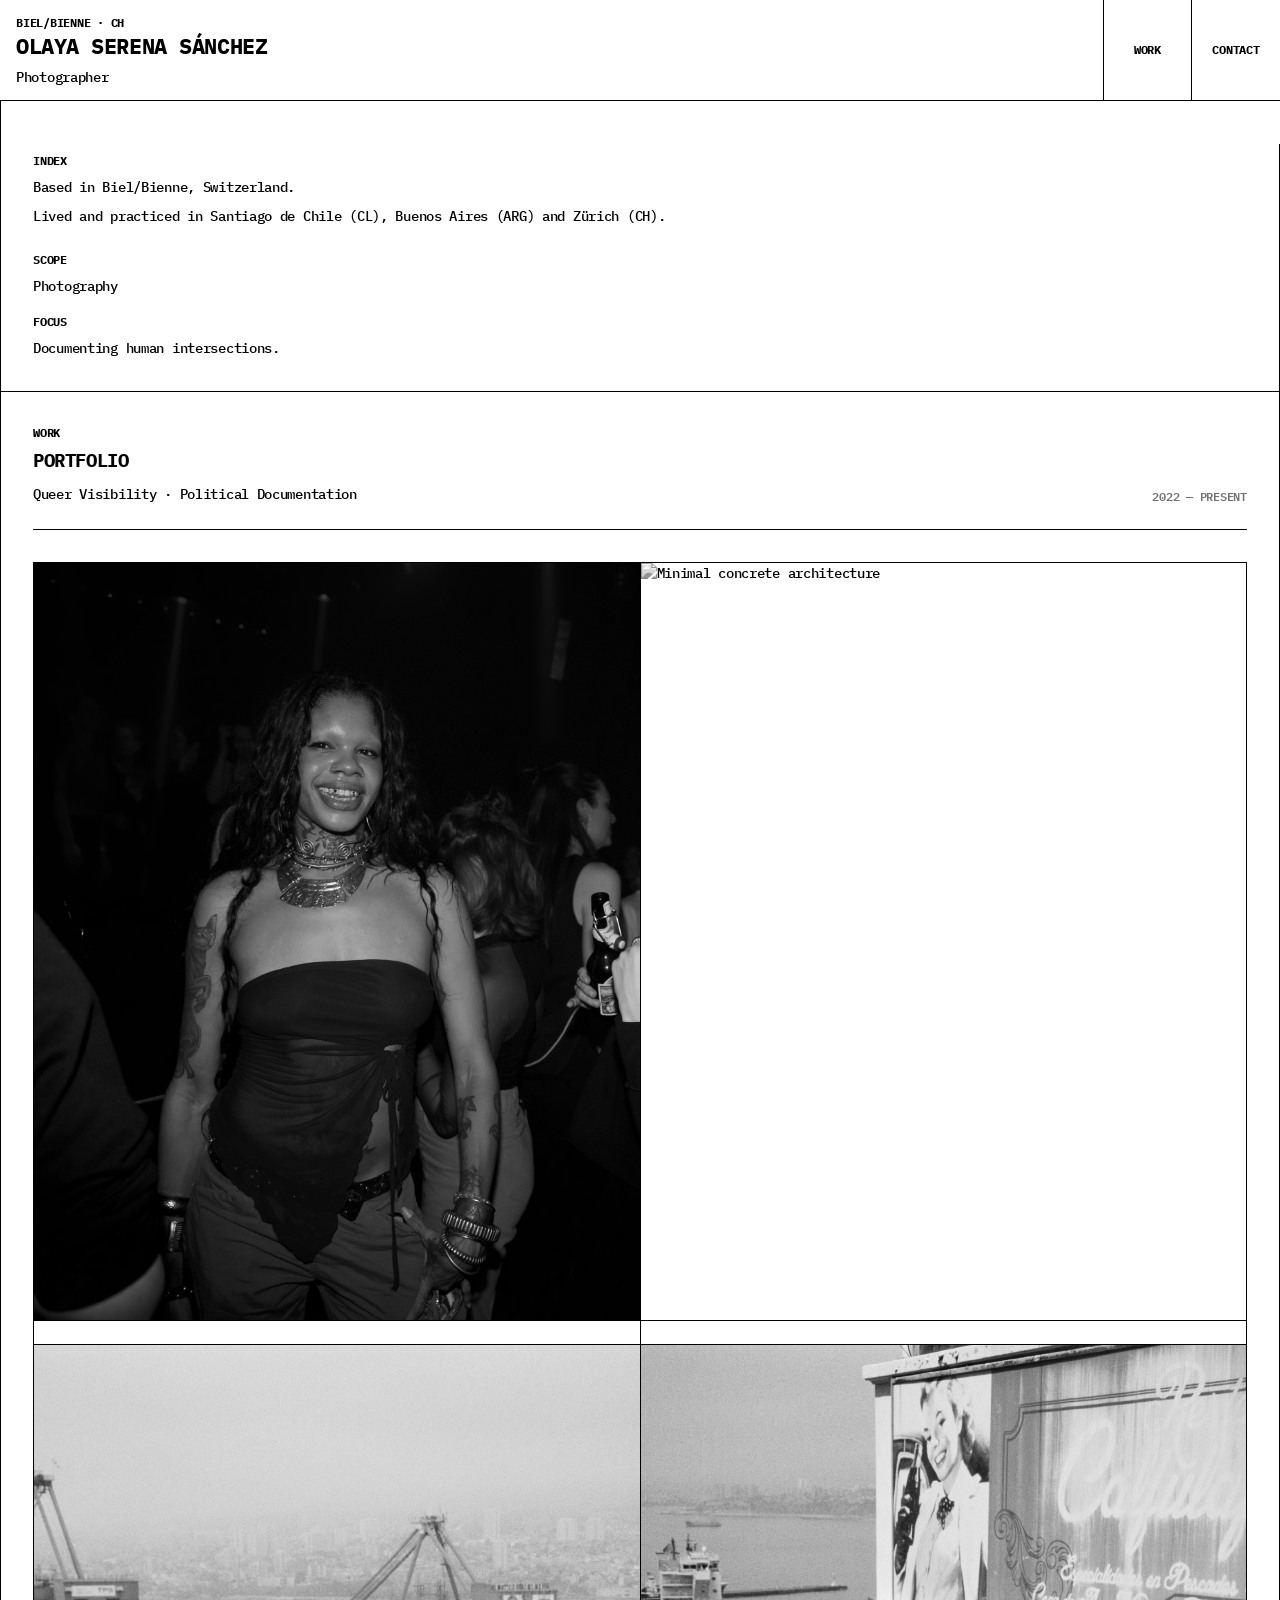
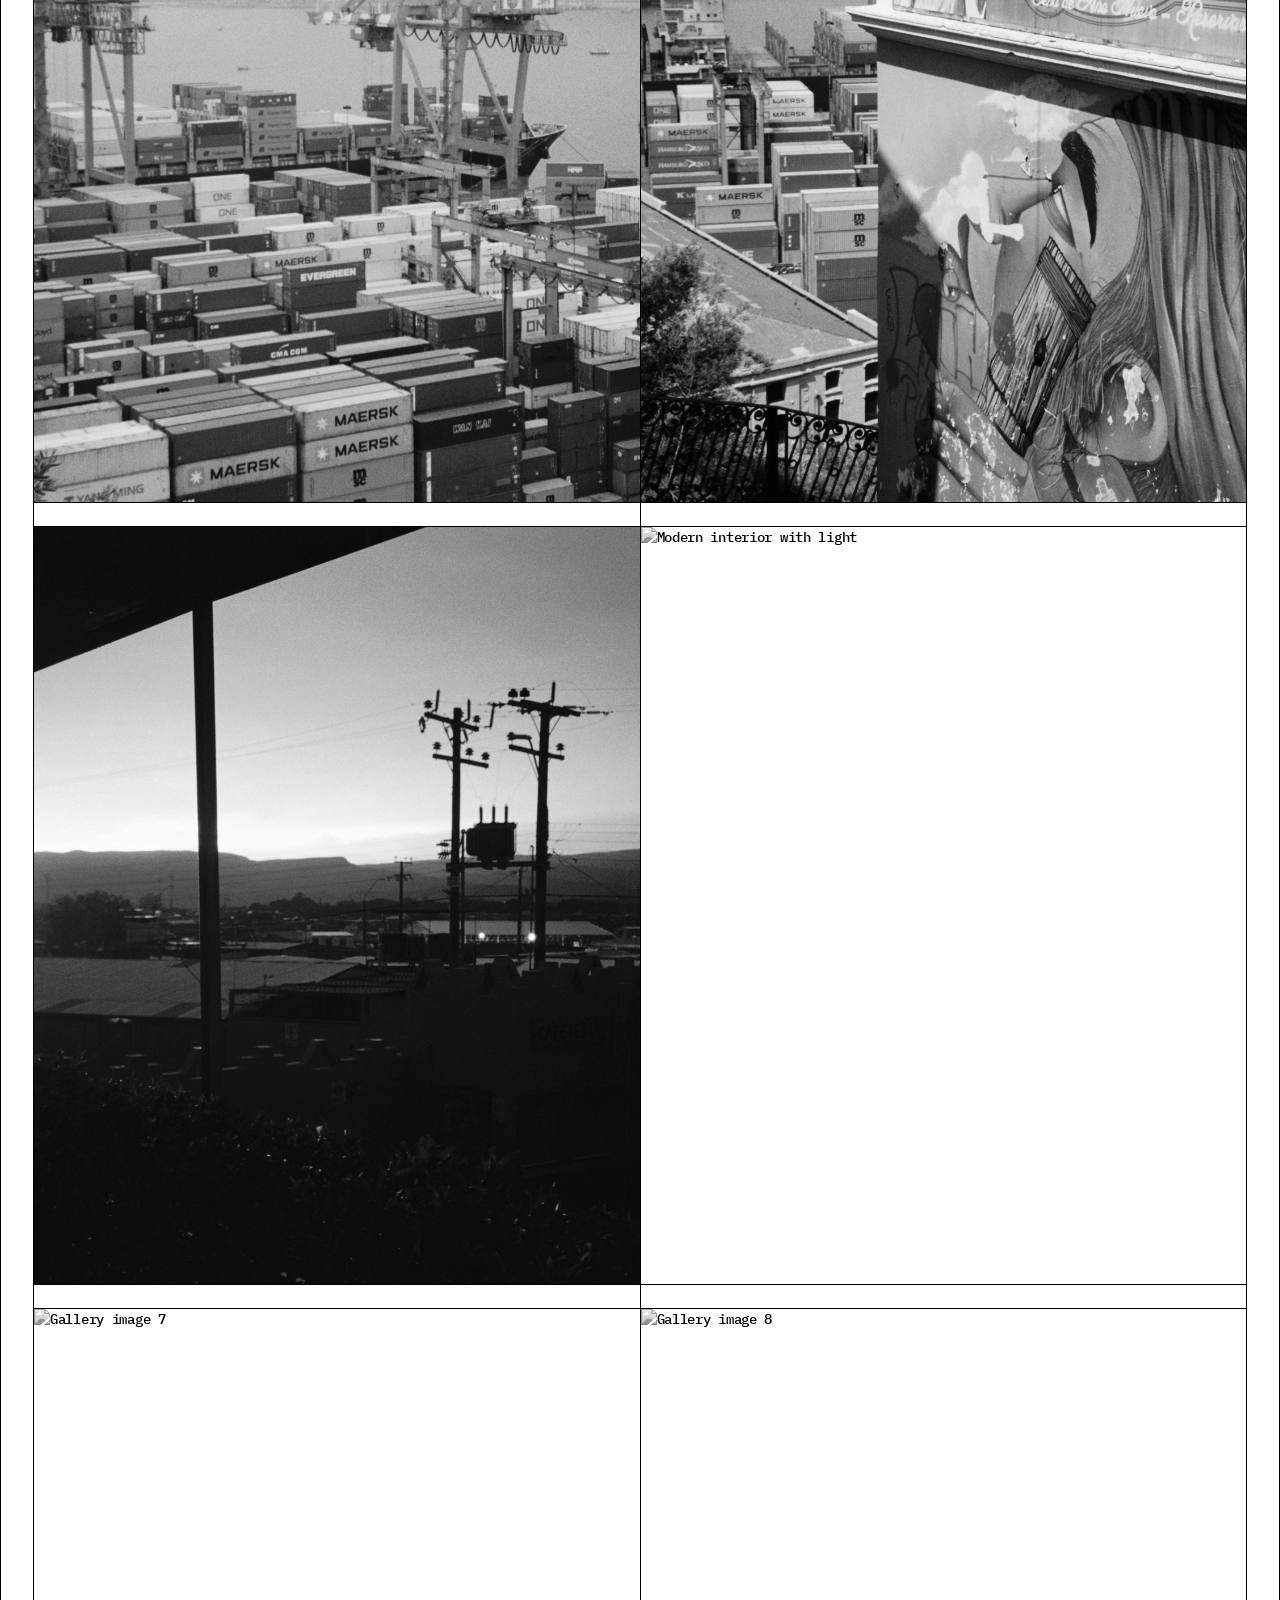
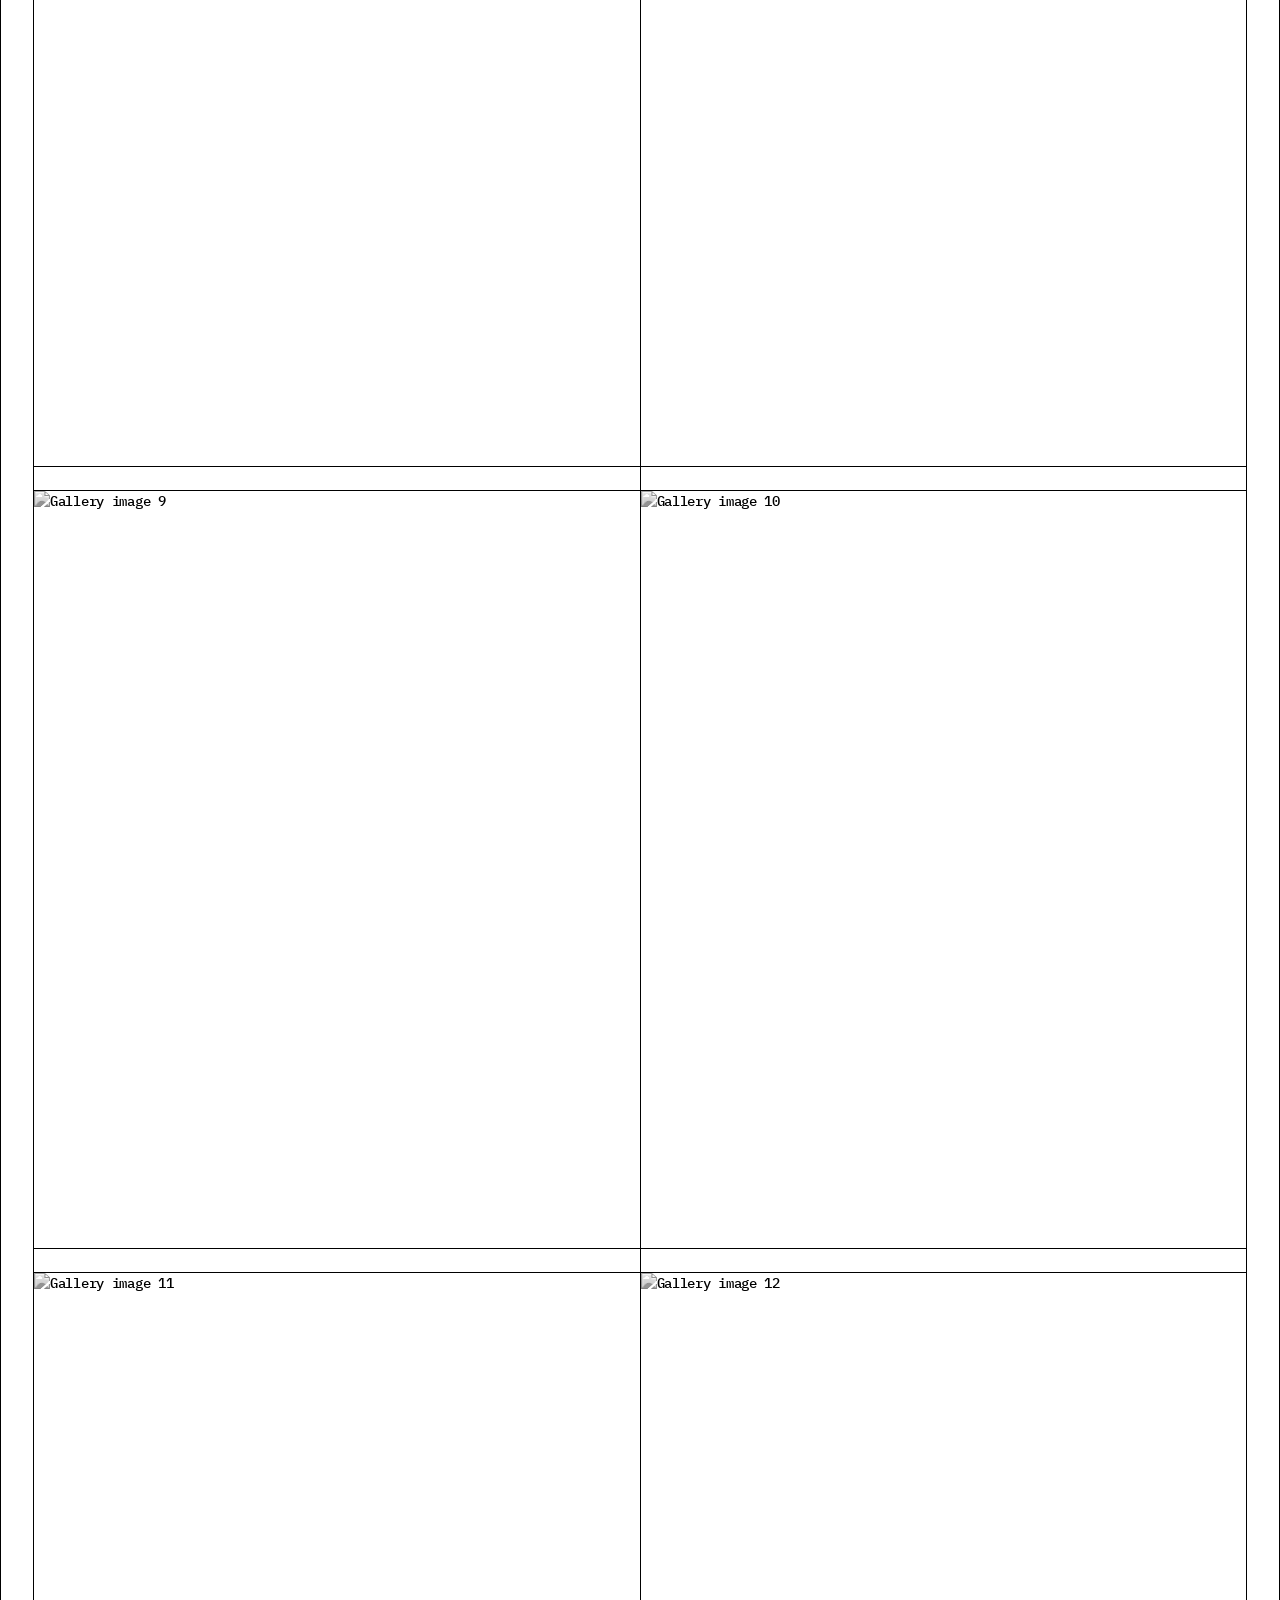
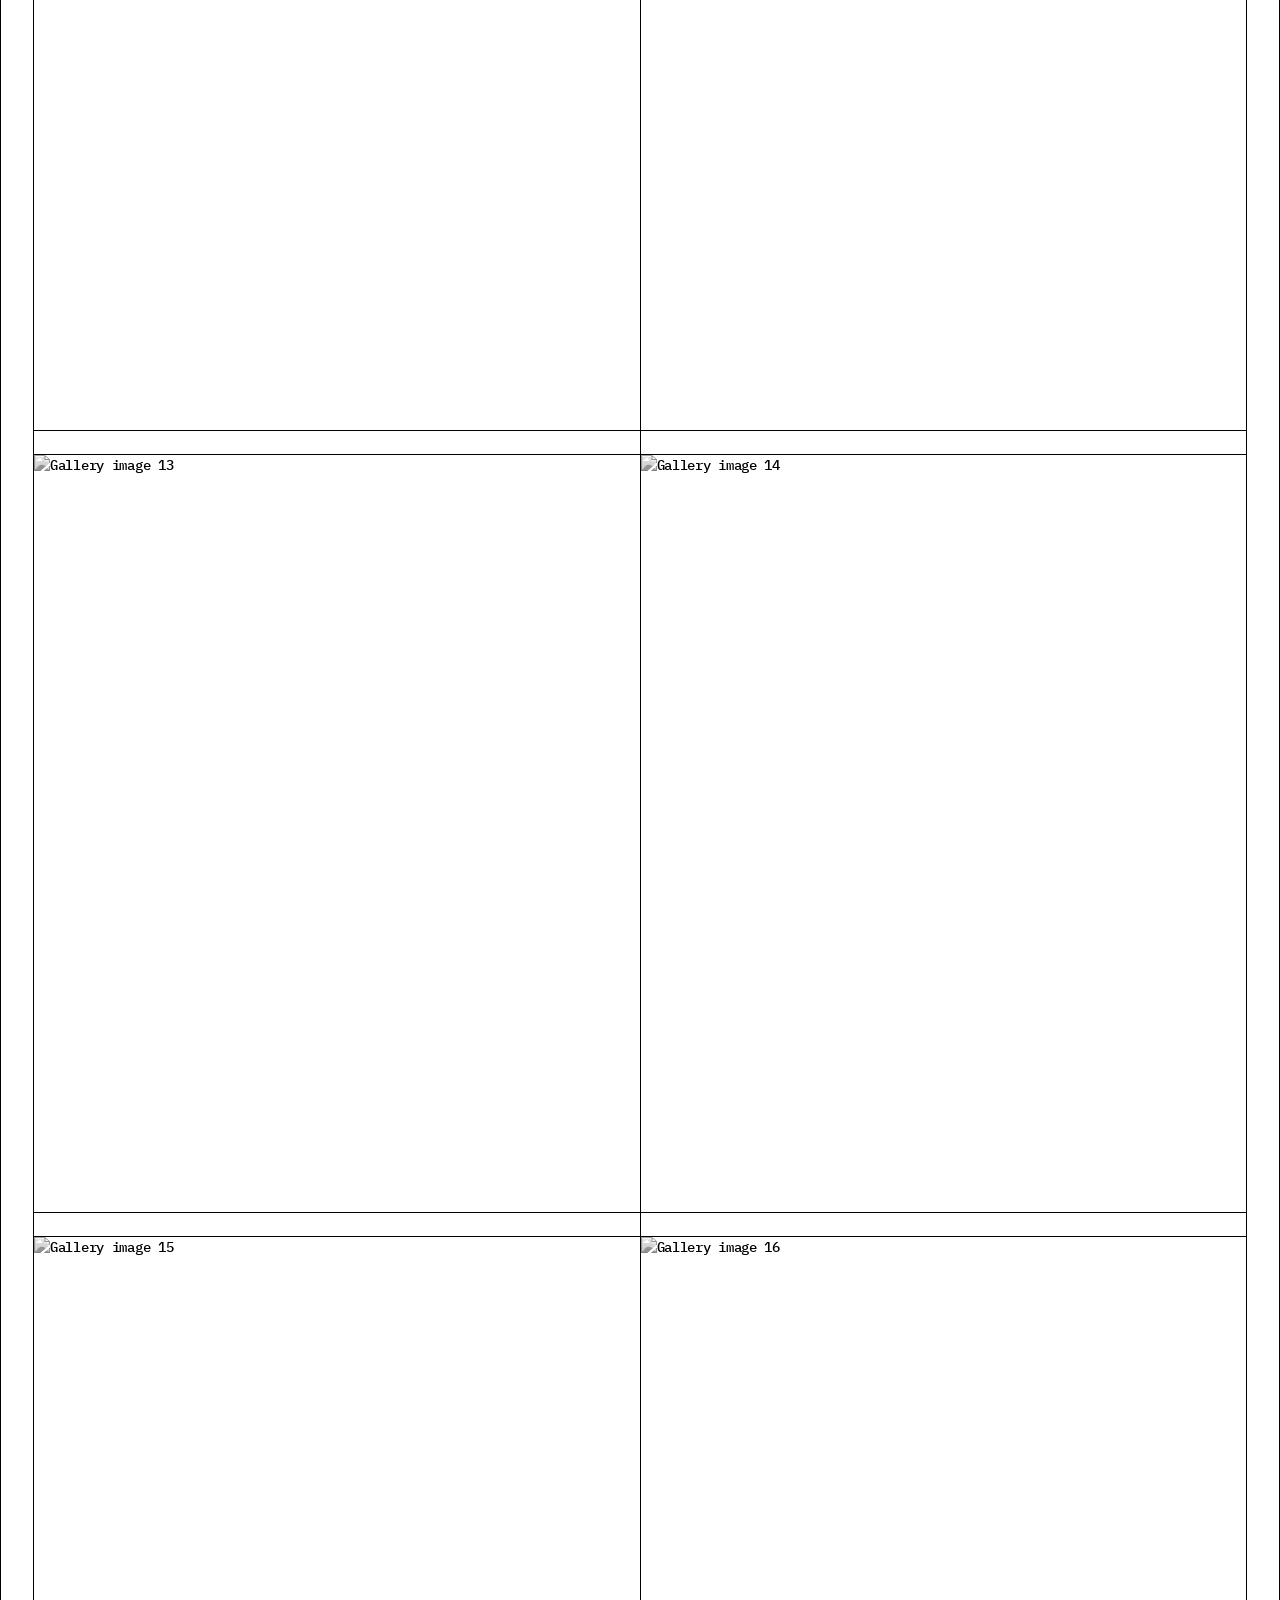
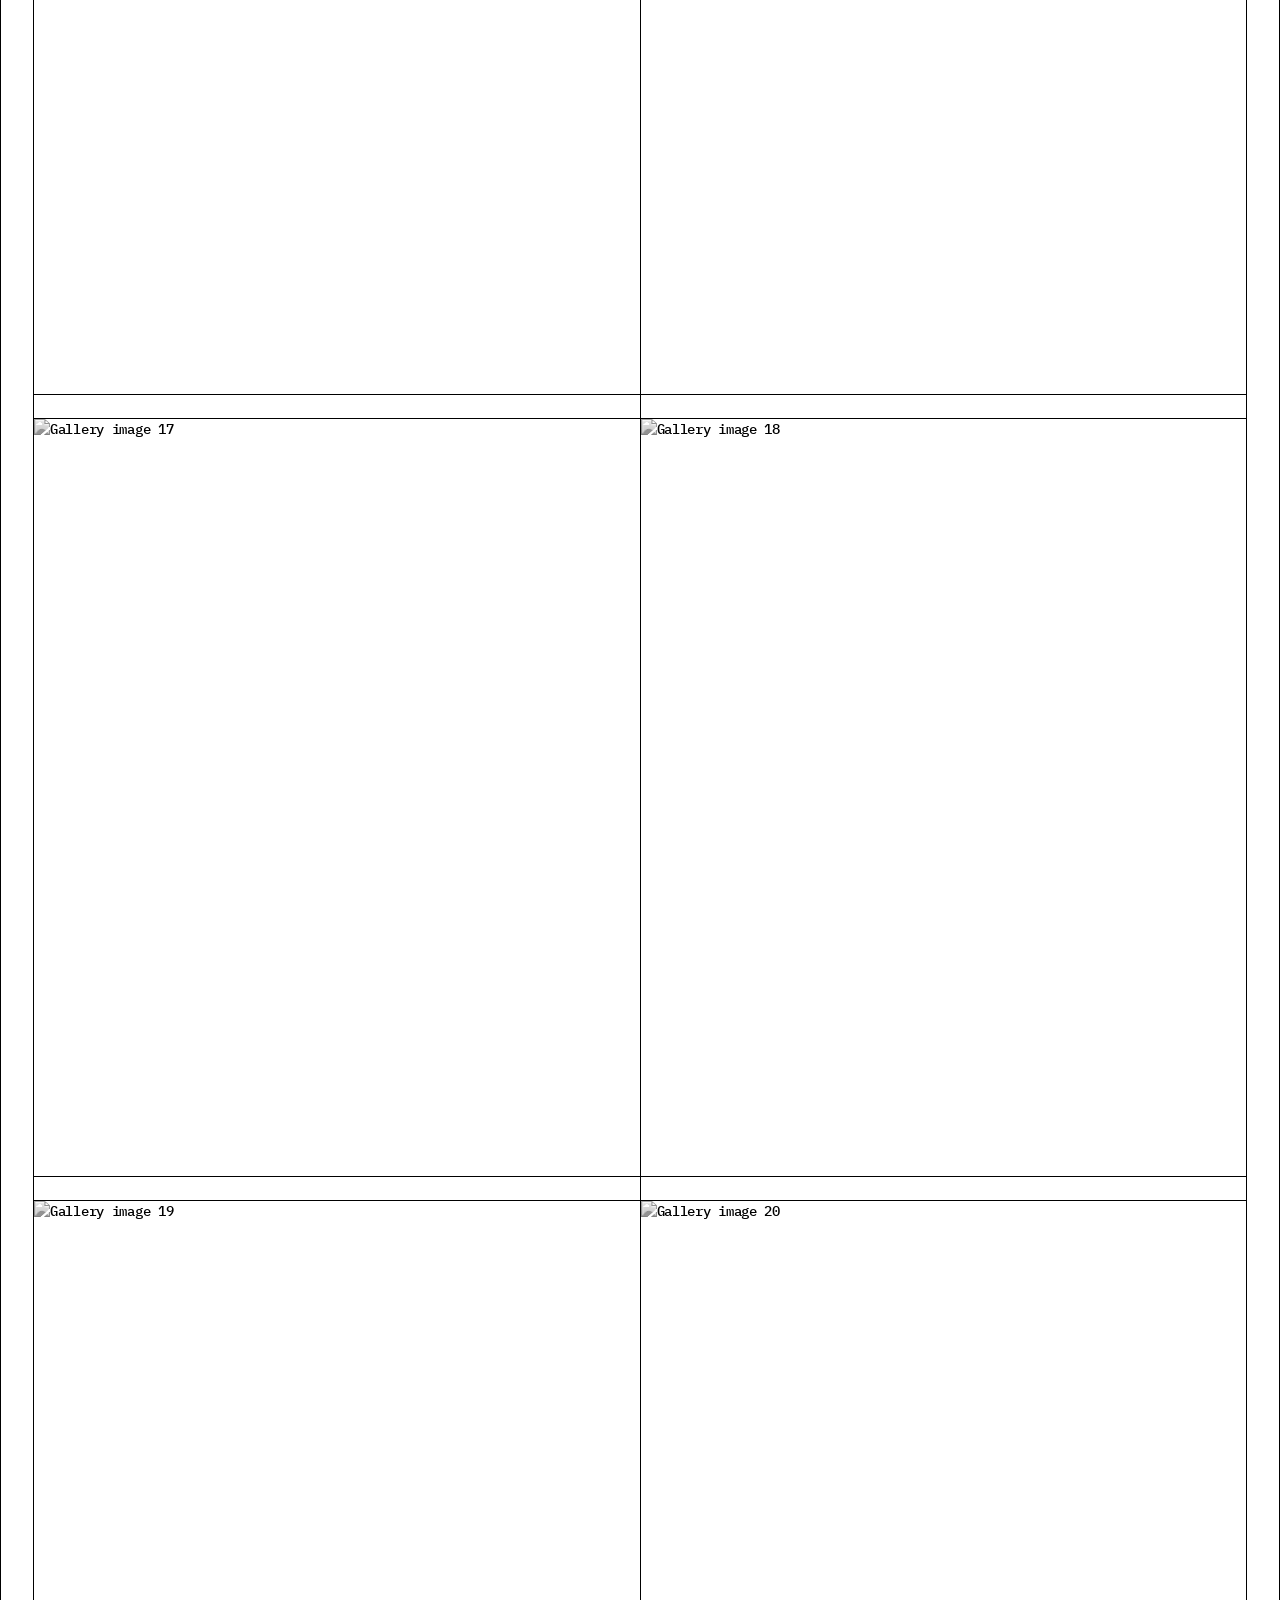
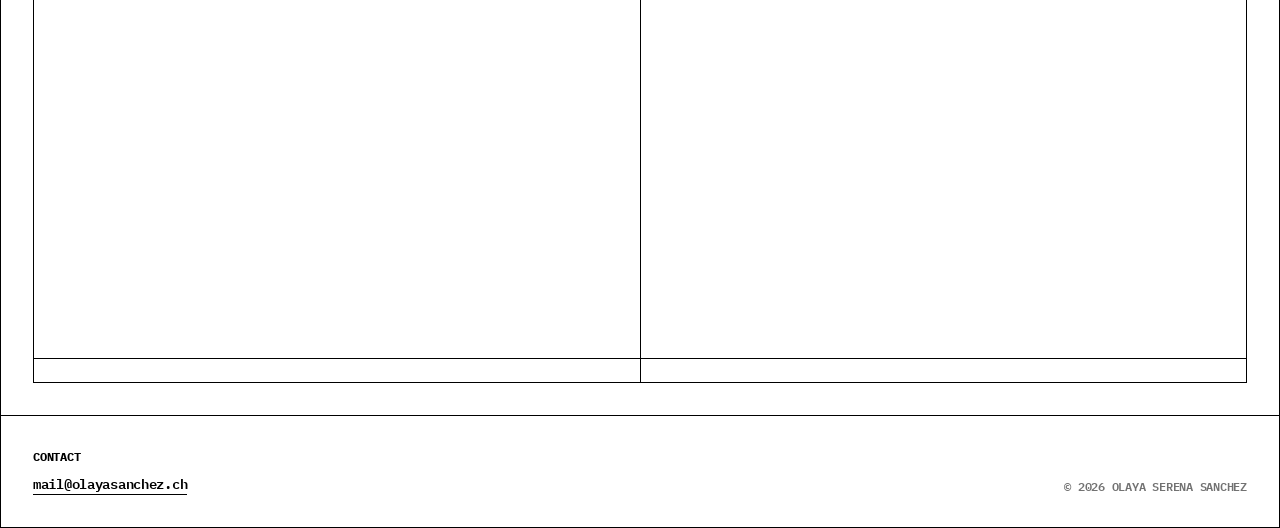
==== index.html @ d5d22c40 "Initial commit Co-Authored-By: Claude Sonnet 4.6 <noreply@anthropic.com>" ====
<!DOCTYPE html>
<html lang="en">
  <head>
    <meta charset="UTF-8" />
    <meta name="viewport" content="width=device-width, initial-scale=1.0" />
    <title>Olaya Serena Sánchez — Photographer</title>
    <meta
      name="description"
      content="Olaya Serena Sánchez — Swiss-based photographer and cinematographer. Editorial, commercial, and motion."
    />
    <meta property="og:title" content="Olaya Serena Sánchez — Photographer">
    <meta property="og:description" content="Swiss-based photographer. Editorial, commercial, and motion.">
    <meta property="og:image" content="/og-image.jpg">
    <meta property="og:type" content="website">
    <meta property="og:url" content="">
    <meta http-equiv="X-Content-Type-Options" content="nosniff">
    <meta http-equiv="X-Frame-Options" content="DENY">
    <meta http-equiv="Referrer-Policy" content="strict-origin-when-cross-origin">
    <link rel="icon" type="image/png" href="favicon.png">
    <link rel="preconnect" href="https://fonts.googleapis.com" />
    <link rel="preconnect" href="https://fonts.gstatic.com" crossorigin />
    <link href="https://fonts.googleapis.com/css2?family=IBM+Plex+Mono:wght@400;500;600;700&display=swap" rel="stylesheet" />
    <link rel="stylesheet" href="styles.css" />
  </head>
  <body class="os-body">
    <a class="skip-link" href="#main">Skip to main content</a>

    <header class="chrome-fixed" role="banner">
      <div class="chrome-grid">
        <div class="chrome-brand">
          <span class="type-label">Biel/Bienne · CH</span>
          <h1 class="type-title">Olaya Serena Sánchez</h1>
          <p class="type-lede">Photographer</p>
        </div>
        <nav class="chrome-nav" aria-label="Primary">
          <a class="btn-nav" href="#work">Work</a>
          <a class="btn-nav" href="#contact">Contact</a>
        </nav>
      </div>
    </header>

    <main id="main" class="master-grid">
      <section class="grid-cell section-intro" aria-labelledby="intro-heading">
        <h2 id="intro-heading" class="sr-only">Introduction</h2>
        <p class="type-label">Index</p>
        <p class="type-body">
          <span class="intro-base-line">Based in Biel/Bienne, Switzerland.</span>
          Lived and practiced in Santiago de Chile (CL), Buenos Aires (ARG) and Zürich (CH).
        </p>
        <dl class="spec-list">
          <div>
            <dt>Scope</dt>
            <dd>Photography</dd>
          </div>
          <div>
            <dt>Focus</dt>
            <dd>Documenting human intersections.</dd>
          </div>
        </dl>
      </section>

      <section
        id="work"
        class="grid-cell section-work"
        aria-labelledby="work-heading"
      >
        <header class="section-work-head">
          <div>
            <p class="type-label">Work</p>
            <h2 id="work-heading" class="type-section">Portfolio</h2>
            <p class="type-body type-body--narrow">
              Queer Visibility · Political Documentation
            </p>
          </div>
          <p class="type-meta">2022 — Present</p>
        </header>

        <div id="gallery" class="gallery-grid" role="list">
          <article class="gallery-item" role="listitem">
            <figure class="gallery-figure">
              <img
                src="public/images/IMG_8746.jpeg"
                alt="Alpine ridge at dawn, editorial landscape"
                width="900"
                height="1200"
                loading="lazy"
              />
              <figcaption class="gallery-caption"></figcaption>
            </figure>
          </article>

          <article class="gallery-item" role="listitem">
            <figure class="gallery-figure">
              <img
                src="public/images/IMG_8749.jpeg"
                alt="Minimal concrete architecture"
                width="900"
                height="1125"
                loading="lazy"
              />
              <figcaption class="gallery-caption"></figcaption>
            </figure>
          </article>

          <article class="gallery-item" role="listitem">
            <figure class="gallery-figure">
              <img
                src="public/images/R1-08840-016A.JPG"
                alt="Camera and film still life"
                width="900"
                height="580"
                loading="lazy"
              />
              <figcaption class="gallery-caption"></figcaption>
            </figure>
          </article>

          <article class="gallery-item" role="listitem">
            <figure class="gallery-figure">
              <img
                src="public/images/R1-08840-018A.JPG"
                alt="Fashion editorial portrait"
                width="900"
                height="1125"
                loading="lazy"
              />
              <figcaption class="gallery-caption"></figcaption>
            </figure>
          </article>

          <article class="gallery-item" role="listitem">
            <figure class="gallery-figure">
              <img
                src="public/images/R1-08840-026A.JPG"
                alt="Fog over forest valley"
                width="900"
                height="506"
                loading="lazy"
              />
              <figcaption class="gallery-caption"></figcaption>
            </figure>
          </article>

          <article class="gallery-item" role="listitem">
            <figure class="gallery-figure">
              <img
                src="public/images/placeholder.jpg"
                alt="Modern interior with light"
                width="900"
                height="1125"
                loading="lazy"
              />
              <figcaption class="gallery-caption"></figcaption>
            </figure>
          </article>

          <article class="gallery-item" role="listitem">
            <figure class="gallery-figure">
              <img
                src="public/images/placeholder.jpg"
                alt="Gallery image 7"
                width="900"
                height="1125"
                loading="lazy"
              />
              <figcaption class="gallery-caption"></figcaption>
            </figure>
          </article>

          <article class="gallery-item" role="listitem">
            <figure class="gallery-figure">
              <img
                src="public/images/placeholder.jpg"
                alt="Gallery image 8"
                width="900"
                height="1125"
                loading="lazy"
              />
              <figcaption class="gallery-caption"></figcaption>
            </figure>
          </article>

          <article class="gallery-item" role="listitem">
            <figure class="gallery-figure">
              <img
                src="public/images/placeholder.jpg"
                alt="Gallery image 9"
                width="900"
                height="1125"
                loading="lazy"
              />
              <figcaption class="gallery-caption"></figcaption>
            </figure>
          </article>

          <article class="gallery-item" role="listitem">
            <figure class="gallery-figure">
              <img
                src="public/images/placeholder.jpg"
                alt="Gallery image 10"
                width="900"
                height="1125"
                loading="lazy"
              />
              <figcaption class="gallery-caption"></figcaption>
            </figure>
          </article>

          <article class="gallery-item" role="listitem">
            <figure class="gallery-figure">
              <img
                src="public/images/placeholder.jpg"
                alt="Gallery image 11"
                width="900"
                height="1125"
                loading="lazy"
              />
              <figcaption class="gallery-caption"></figcaption>
            </figure>
          </article>

          <article class="gallery-item" role="listitem">
            <figure class="gallery-figure">
              <img
                src="public/images/placeholder.jpg"
                alt="Gallery image 12"
                width="900"
                height="1125"
                loading="lazy"
              />
              <figcaption class="gallery-caption"></figcaption>
            </figure>
          </article>

          <article class="gallery-item" role="listitem">
            <figure class="gallery-figure">
              <img
                src="public/images/placeholder.jpg"
                alt="Gallery image 13"
                width="900"
                height="1125"
                loading="lazy"
              />
              <figcaption class="gallery-caption"></figcaption>
            </figure>
          </article>

          <article class="gallery-item" role="listitem">
            <figure class="gallery-figure">
              <img
                src="public/images/placeholder.jpg"
                alt="Gallery image 14"
                width="900"
                height="1125"
                loading="lazy"
              />
              <figcaption class="gallery-caption"></figcaption>
            </figure>
          </article>

          <article class="gallery-item" role="listitem">
            <figure class="gallery-figure">
              <img
                src="public/images/placeholder.jpg"
                alt="Gallery image 15"
                width="900"
                height="1125"
                loading="lazy"
              />
              <figcaption class="gallery-caption"></figcaption>
            </figure>
          </article>

          <article class="gallery-item" role="listitem">
            <figure class="gallery-figure">
              <img
                src="public/images/placeholder.jpg"
                alt="Gallery image 16"
                width="900"
                height="1125"
                loading="lazy"
              />
              <figcaption class="gallery-caption"></figcaption>
            </figure>
          </article>

          <article class="gallery-item" role="listitem">
            <figure class="gallery-figure">
              <img
                src="public/images/placeholder.jpg"
                alt="Gallery image 17"
                width="900"
                height="1125"
                loading="lazy"
              />
              <figcaption class="gallery-caption"></figcaption>
            </figure>
          </article>

          <article class="gallery-item" role="listitem">
            <figure class="gallery-figure">
              <img
                src="public/images/placeholder.jpg"
                alt="Gallery image 18"
                width="900"
                height="1125"
                loading="lazy"
              />
              <figcaption class="gallery-caption"></figcaption>
            </figure>
          </article>

          <article class="gallery-item" role="listitem">
            <figure class="gallery-figure">
              <img
                src="public/images/placeholder.jpg"
                alt="Gallery image 19"
                width="900"
                height="1125"
                loading="lazy"
              />
              <figcaption class="gallery-caption"></figcaption>
            </figure>
          </article>

          <article class="gallery-item" role="listitem">
            <figure class="gallery-figure">
              <img
                src="public/images/placeholder.jpg"
                alt="Gallery image 20"
                width="900"
                height="1125"
                loading="lazy"
              />
              <figcaption class="gallery-caption"></figcaption>
            </figure>
          </article>
        </div>
      </section>

      <footer id="contact" class="grid-cell section-footer" role="contentinfo">
        <div class="footer-split">
          <div>
            <p class="type-label">Contact</p>
            <p class="footer-email">
              <a
                class="footer-mail-link"
                href="mailto:mail@olayasanchez.ch"
                >mail@olayasanchez.ch</a
              >
            </p>
          </div>
          <p class="type-meta">© 2026 Olaya Serena Sanchez</p>
        </div>
      </footer>
    </main>

    <script src="script.js"></script>
  </body>
</html>
---- styles.css ----
/* Modern digital brutalism — IBM Plex Mono, 1px grid, #fff / #000 / Fred blue */

:root {
  --ink: #000000;
  --paper: #ffffff;
  --fred: #0061aa;
  --hire-green: #00a854;
  --border: 1px solid var(--ink);
  --font: "IBM Plex Mono", ui-monospace, "Cascadia Code", "Courier New",
    monospace;
  --track: -0.02em;
  --chrome-h: clamp(8rem, 10vw + 5rem, 9.5rem);
  --space-2: 0.5rem;
  --space-3: 0.75rem;
  --space-4: 1rem;
  --space-6: 1.5rem;
  --space-8: 2rem;
  --type-body: clamp(0.8125rem, 0.78rem + 0.15vw, 0.9375rem);
  --type-label: clamp(0.6875rem, 0.66rem + 0.1vw, 0.75rem);
  --type-title: clamp(1rem, 0.85rem + 0.65vw, 1.5rem);
  --type-section: clamp(0.9375rem, 0.82rem + 0.45vw, 1.25rem);
  --type-dropzone: clamp(1.125rem, 1rem + 0.55vw, 1.75rem);
}

@media (min-width: 900px) {
  :root {
    --chrome-h: clamp(4.25rem, 7vw, 5.25rem);
  }
}

*,
*::before,
*::after {
  box-sizing: border-box;
  border-radius: 0 !important;
}

html {
  scroll-behavior: smooth;
}

@media (prefers-reduced-motion: reduce) {
  html {
    scroll-behavior: auto;
  }

  .gallery-figure img {
    filter: none;
  }

  .status-dot {
    animation: none;
    opacity: 1;
  }

  .btn-nav:active,
  .btn-primary:active,
  .contact-submit:active,
  .dropzone-upload:active,
  .footer-mail-link:active {
    transform: none;
  }
}

body {
  margin: 0;
}

body.os-body {
  min-height: 100vh;
  padding-top: var(--chrome-h);
  font-family: var(--font);
  font-size: var(--type-body);
  line-height: 1.45;
  font-weight: 500;
  letter-spacing: var(--track);
  color: var(--ink);
  background: var(--paper);
  -webkit-font-smoothing: antialiased;
}

::selection {
  background: var(--fred);
  color: var(--paper);
}

/* —— Fixed chrome —— */

.chrome-fixed {
  position: fixed;
  top: 0;
  left: 0;
  right: 0;
  z-index: 200;
  background: var(--paper);
  border-bottom: var(--border);
}

.chrome-grid {
  display: grid;
  gap: 0;
  grid-template-columns: 1fr;
  max-width: 100%;
}

@media (min-width: 900px) {
  .chrome-grid {
    grid-template-columns: minmax(0, 1fr) auto;
    align-items: center;
  }
}

.chrome-brand,
.chrome-nav,
.chrome-status {
  padding: var(--space-3) var(--space-4);
  border-bottom: var(--border);
}

@media (min-width: 900px) {
  .chrome-brand,
  .chrome-nav {
    padding: var(--space-3) var(--space-4);
  }

  .chrome-brand {
    border-bottom: 0;
    border-right: var(--border);
  }

  .chrome-nav {
    border-bottom: 0;
    padding: 0;
  }

  .chrome-status {
    border-bottom: 0;
    display: flex;
    align-items: center;
    justify-content: flex-end;
    padding: var(--space-4) var(--space-6);
    min-width: min(100%, 17rem);
  }
}

.type-label {
  margin: 0 0 var(--space-2);
  font-size: var(--type-label);
  font-weight: 700;
  letter-spacing: var(--track);
  text-transform: uppercase;
}

.type-title {
  margin: 0 0 var(--space-2);
  font-size: var(--type-title);
  font-weight: 700;
  letter-spacing: var(--track);
  text-transform: uppercase;
  line-height: 1.2;
}

.type-lede {
  margin: 0;
  font-size: var(--type-body);
  font-weight: 500;
  letter-spacing: var(--track);
}

.type-section {
  margin: 0 0 var(--space-3);
  font-size: var(--type-section);
  font-weight: 700;
  letter-spacing: var(--track);
  text-transform: uppercase;
  line-height: 1.2;
}

.type-body {
  margin: 0;
  max-width: 40rem;
  letter-spacing: var(--track);
}

.intro-base-line {
  display: block;
  margin-bottom: var(--space-2);
}

.type-body--narrow {
  max-width: 28rem;
}

.type-meta {
  margin: 0;
  font-size: var(--type-label);
  font-weight: 600;
  letter-spacing: var(--track);
  text-transform: uppercase;
  opacity: 0.55;
}

.chrome-nav {
  display: grid;
  grid-template-columns: repeat(2, minmax(0, 1fr));
  gap: 0;
  align-items: stretch;
  align-self: stretch;
}

.btn-nav {
  min-height: 3rem;
  padding: var(--space-3) var(--space-4);
  white-space: nowrap;
  font-family: var(--font);
  font-size: var(--type-label);
  font-weight: 700;
  letter-spacing: var(--track);
  text-transform: uppercase;
  text-decoration: none;
  text-align: center;
  color: var(--ink);
  background: var(--paper);
  border: none;
  border-right: var(--border);
  border-bottom: 0;
  cursor: pointer;
  transition: none;
  display: inline-flex;
  align-items: center;
  justify-content: center;
}

.btn-nav:nth-child(2n) {
  border-right: 0;
}

@media (min-width: 900px) {
  .btn-nav {
    min-width: 5.5rem;
    width: 5.5rem;
    min-height: 3rem;
    padding-left: var(--space-2);
    padding-right: var(--space-2);
  }
}

.btn-nav:hover {
  background: var(--ink);
  color: var(--paper);
}

.btn-nav:focus-visible {
  background: var(--ink);
  color: var(--paper);
  outline: 2px solid var(--fred);
  outline-offset: -2px;
}

.btn-nav:active {
  transform: scale(0.98);
  transition: transform 0.05s ease;
}

.chrome-status {
  display: flex;
  align-items: center;
  justify-content: flex-start;
  gap: var(--space-3);
  margin: 0;
  font-size: var(--type-label);
  font-weight: 700;
  letter-spacing: var(--track);
  text-transform: uppercase;
}

@media (min-width: 900px) {
  .chrome-status {
    justify-content: flex-end;
  }
}

.status-dot {
  flex-shrink: 0;
  width: 0.5rem;
  height: 0.5rem;
  background: var(--hire-green);
  animation: status-blink 1.1s steps(2, start) infinite;
}

@keyframes status-blink {
  to {
    opacity: 0.15;
  }
}

.status-text {
  letter-spacing: var(--track);
}

/* —— Master page grid —— */

.master-grid {
  display: grid;
  gap: 0;
  grid-template-columns: 1fr;
  border-left: var(--border);
  padding-top: 60px;
}

.grid-cell {
  border-right: var(--border);
  border-bottom: var(--border);
  padding: var(--space-8);
  background: var(--paper);
}

.master-grid > .grid-cell:first-child {
  padding-top: var(--space-2);
}

@media (max-width: 639px) {
  .grid-cell {
    padding: var(--space-6);
  }

  .master-grid > .grid-cell:first-child {
    padding-top: var(--space-2);
  }
}

.section-intro .spec-list {
  margin: var(--space-6) 0 0;
  display: grid;
  gap: var(--space-4);
}

.spec-list dt {
  margin: 0;
  font-size: var(--type-label);
  font-weight: 700;
  letter-spacing: var(--track);
  text-transform: uppercase;
}

.spec-list dd {
  margin: var(--space-2) 0 0;
  letter-spacing: var(--track);
}

.section-work-head {
  display: flex;
  flex-direction: column;
  gap: var(--space-6);
  margin-bottom: var(--space-8);
  padding-bottom: var(--space-6);
  border-bottom: var(--border);
}

@media (min-width: 640px) {
  .section-work-head {
    flex-direction: row;
    align-items: flex-end;
    justify-content: space-between;
  }
}

/* —— Work: strict 2 columns, gap 0 —— */

.gallery-grid {
  display: grid;
  grid-template-columns: repeat(2, minmax(0, 1fr));
  gap: 0;
  border-top: var(--border);
  border-left: var(--border);
}

@media (max-width: 479px) {
  :root {
    --type-label: clamp(0.75rem, 0.66rem + 0.1vw, 0.75rem);
  }

  .gallery-grid {
    grid-template-columns: 1fr;
  }
}

.gallery-item {
  min-width: 0;
  border-right: var(--border);
  border-bottom: var(--border);
}

.gallery-span-2 {
  grid-column: span 2;
}

.gallery-figure {
  margin: 0;
  display: flex;
  flex-direction: column;
  height: 100%;
  background: var(--paper);
}

.gallery-figure img {
  display: block;
  width: 100%;
  height: var(--gallery-image-height, auto);
  aspect-ratio: 4 / 5;
  object-fit: cover;
  object-position: center;
  border: 0;
  filter: grayscale(100%);
  transition: filter 0s;
}

.gallery-item:hover .gallery-figure img,
.gallery-item:focus-within .gallery-figure img {
  filter: grayscale(0%);
}

.gallery-caption {
  display: block;
  height: 1.5rem;
  min-height: 1.5rem;
  max-height: 1.5rem;
  padding: 0;
  background: var(--paper);
  border-top: var(--border);
}

.caption-num {
  opacity: 0.5;
}

.caption-title {
  text-align: right;
}

.gallery-item.is-upload .gallery-caption {
  background: var(--paper);
}

/* —— Upload —— */

.upload-split {
  display: grid;
  gap: 0;
  grid-template-columns: 1fr;
  border: var(--border);
}

@media (min-width: 900px) {
  .upload-split {
    grid-template-columns: minmax(0, 1fr) minmax(0, 1.1fr);
  }
}

.upload-copy {
  padding: var(--space-8);
  border-bottom: var(--border);
}

@media (min-width: 900px) {
  .upload-copy {
    border-bottom: 0;
    border-right: var(--border);
  }
}

.upload-list {
  margin: var(--space-6) 0 0;
  padding: 0;
  list-style: none;
  font-size: var(--type-label);
  font-weight: 600;
  letter-spacing: var(--track);
  text-transform: uppercase;
  opacity: 0.55;
}

.upload-list li + li {
  margin-top: var(--space-2);
}

.upload-section-title {
  color: var(--fred);
}

.dropzone-upload {
  display: flex;
  min-height: 17.5rem;
  flex-direction: column;
  align-items: center;
  justify-content: center;
  padding: var(--space-8);
  text-align: center;
  cursor: pointer;
  border: none;
  background: var(--paper);
  transition: none;
}

.dropzone-upload:hover,
.dropzone-upload:focus-visible {
  background: var(--paper);
  outline: none;
}

.dropzone-upload:active {
  transform: scale(0.99);
  transition: transform 0.05s ease;
}

.dropzone-title {
  margin-top: var(--space-4);
  font-size: var(--type-dropzone);
  font-weight: 700;
  letter-spacing: var(--track);
  text-transform: uppercase;
  color: var(--fred);
}

.dropzone-browse {
  margin-top: var(--space-6);
  font-size: var(--type-body);
  font-weight: 600;
  letter-spacing: var(--track);
  text-transform: uppercase;
  text-decoration: underline;
  text-underline-offset: 0.2em;
}

.dropzone-hint {
  margin: var(--space-8) 0 0;
  max-width: 24rem;
  font-size: var(--type-label);
  letter-spacing: var(--track);
  opacity: 0.55;
}

.dropzone-upload.is-dragover {
  background: var(--paper) !important;
  outline: 2px solid var(--fred);
  outline-offset: -2px;
}

.dropzone-upload:focus-visible {
  outline: 2px solid var(--fred);
  outline-offset: -2px;
}

/* —— Contact matrix —— */

.matrix {
  display: grid;
  gap: 0;
  border-top: var(--border);
  border-left: var(--border);
}

.matrix-cell {
  border-right: var(--border);
  border-bottom: var(--border);
  padding: var(--space-6) var(--space-8);
  background: var(--paper);
}

.matrix--contact {
  grid-template-columns: 1fr;
}

@media (min-width: 768px) {
  .matrix--contact {
    grid-template-columns: repeat(2, minmax(0, 1fr));
  }
}

.cell--contact-form {
  grid-column: 1 / -1;
  padding: var(--space-6) var(--space-8) var(--space-8);
}

.contact-form {
  margin: 0;
  max-width: 40rem;
}

.contact-form-fields {
  display: flex;
  flex-direction: column;
  gap: var(--space-6);
}

.contact-field {
  display: flex;
  flex-direction: column;
  gap: var(--space-2);
}

.contact-label {
  font-size: var(--type-label);
  font-weight: 700;
  letter-spacing: var(--track);
  text-transform: uppercase;
}

.contact-input {
  width: 100%;
  margin: 0;
  padding: var(--space-3) var(--space-4);
  font-family: var(--font);
  font-size: var(--type-body);
  font-weight: 500;
  letter-spacing: var(--track);
  line-height: 1.45;
  color: var(--ink);
  background: var(--paper);
  border: var(--border);
  transition: none;
}

.contact-input::placeholder {
  color: rgb(0 0 0 / 0.4);
}

.contact-input:hover {
  border-color: var(--ink);
}

.contact-input:focus {
  outline: none;
  border-color: var(--fred);
}

.contact-textarea {
  min-height: 8rem;
  resize: vertical;
}

.contact-form-status {
  margin-top: var(--space-4);
  font-size: var(--type-label);
  font-weight: 700;
  letter-spacing: var(--track);
  text-transform: uppercase;
  color: var(--fred);
}

.contact-form-status--error {
  color: var(--ink);
  text-decoration: underline;
  text-decoration-thickness: 1px;
  text-underline-offset: 0.15em;
}

.contact-actions {
  margin-top: var(--space-6);
  padding-top: var(--space-6);
  border-top: var(--border);
}

.btn-primary,
.contact-submit {
  display: inline-flex;
  align-items: center;
  justify-content: center;
  min-width: 12.5rem;
  min-height: 3rem;
  padding: var(--space-3) var(--space-6);
  font-family: var(--font);
  font-size: var(--type-label);
  font-weight: 700;
  letter-spacing: var(--track);
  text-transform: uppercase;
  color: var(--ink);
  background: var(--paper);
  border: var(--border);
  cursor: pointer;
  transition: none;
}

.btn-primary:hover,
.contact-submit:hover {
  background: var(--ink);
  color: var(--paper);
}

.btn-primary:focus-visible,
.contact-submit:focus-visible {
  background: var(--ink);
  color: var(--paper);
  outline: 2px solid var(--fred);
  outline-offset: 2px;
}

.btn-primary:active,
.contact-submit:active {
  transform: scale(0.98);
  transition: transform 0.05s ease;
}

/* —— Footer —— */

.footer-split {
  display: flex;
  flex-direction: column;
  gap: var(--space-8);
}

@media (min-width: 640px) {
  .footer-split {
    flex-direction: row;
    align-items: flex-end;
    justify-content: space-between;
  }
}

.footer-email {
  margin: var(--space-2) 0 0;
  font-size: var(--type-body);
  font-weight: 600;
  letter-spacing: var(--track);
}

.footer-mail-link {
  display: inline-block;
  color: var(--ink);
  text-decoration: none;
  border-bottom: var(--border);
}

.footer-mail-link:hover,
.footer-mail-link:focus-visible {
  color: var(--fred);
  border-color: var(--fred);
  outline: none;
}

.footer-mail-link:active {
  transform: scale(0.98);
  transition: transform 0.05s ease;
}

/* —— Admin —— */

.admin-preview-grid:empty {
  min-height: 12rem;
  border: var(--border);
  border-style: dashed;
  background: var(--paper);
}

.hidden {
  display: none !important;
}

.skip-link {
  position: absolute;
  left: -9999px;
  top: auto;
  z-index: 300;
  padding: var(--space-3) var(--space-4);
  font-family: var(--font);
  font-size: var(--type-label);
  font-weight: 700;
  letter-spacing: var(--track);
  text-transform: uppercase;
  text-decoration: none;
  color: var(--paper);
  background: var(--ink);
  border: var(--border);
}

.skip-link:focus {
  left: var(--space-4);
  top: var(--space-4);
}

.sr-only {
  position: absolute;
  width: 1px;
  height: 1px;
  padding: 0;
  margin: -1px;
  overflow: hidden;
  clip: rect(0, 0, 0, 0);
  white-space: nowrap;
  border: 0;
}
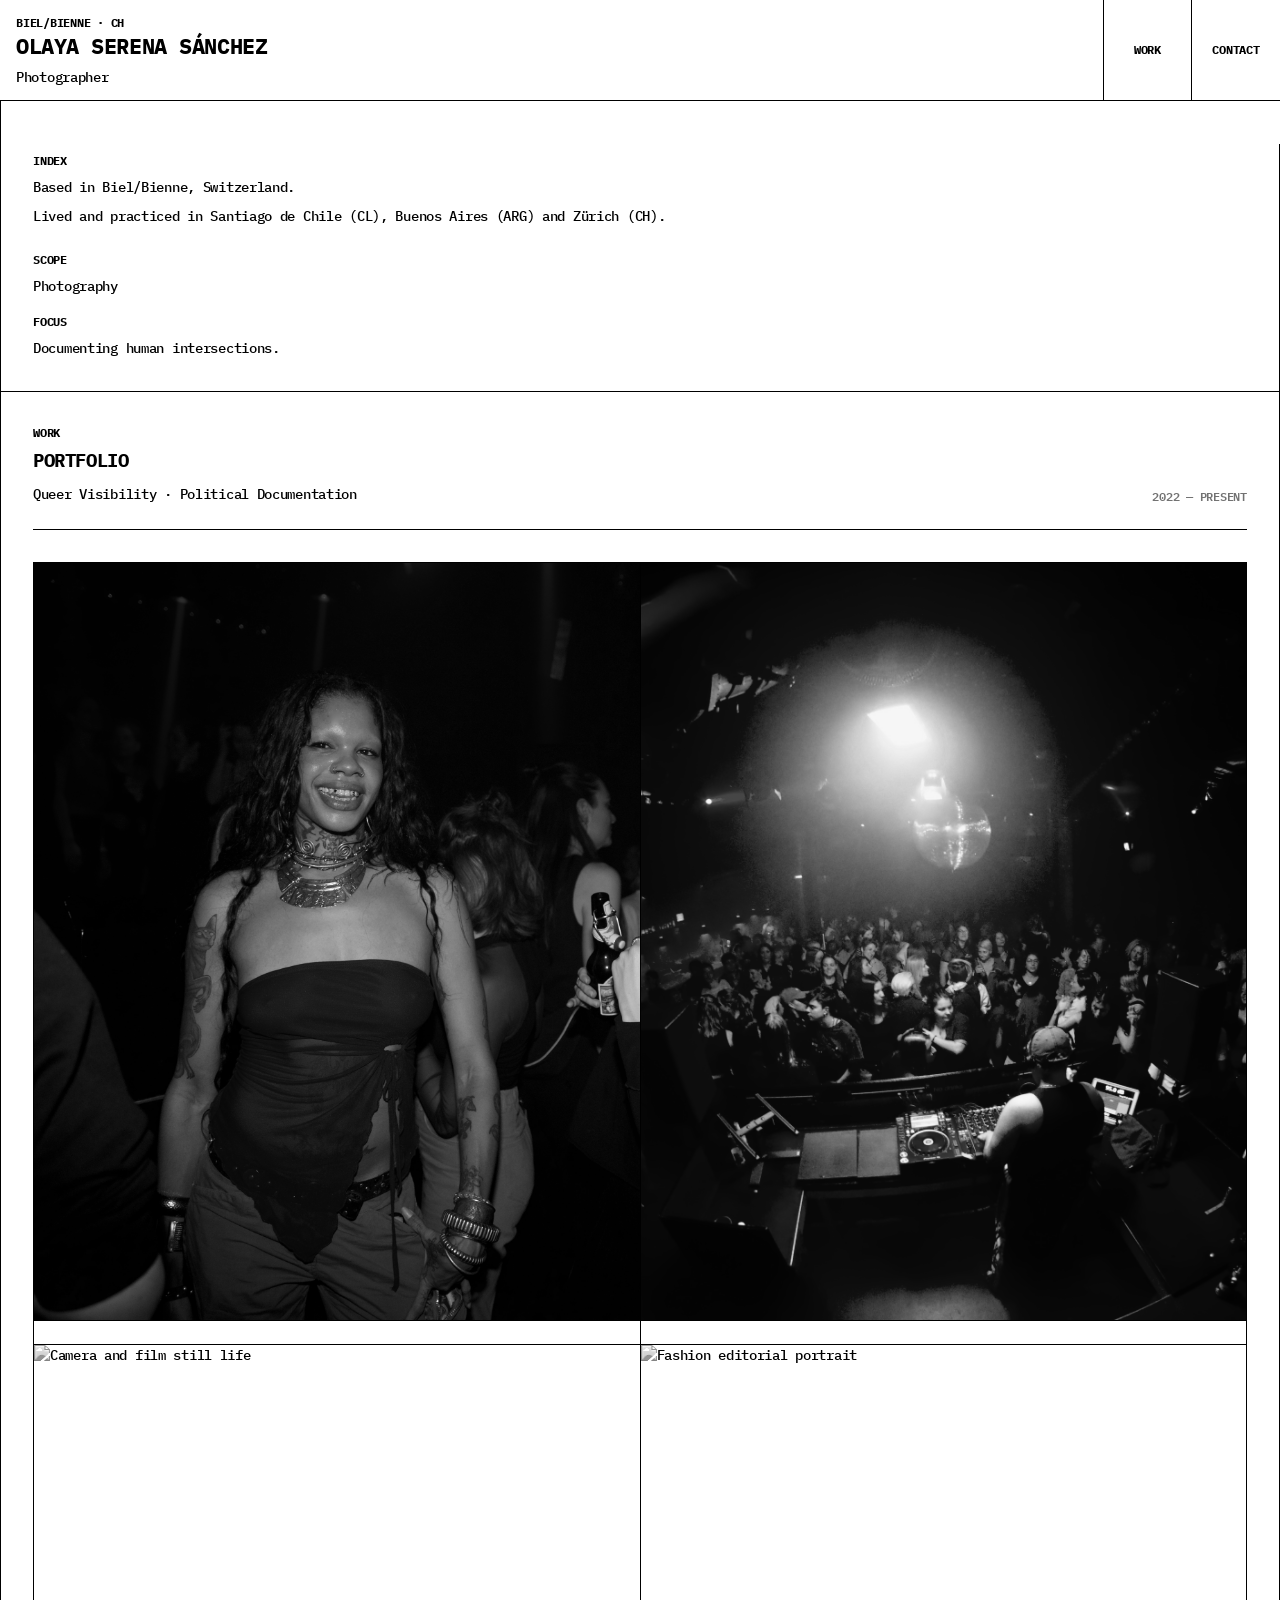
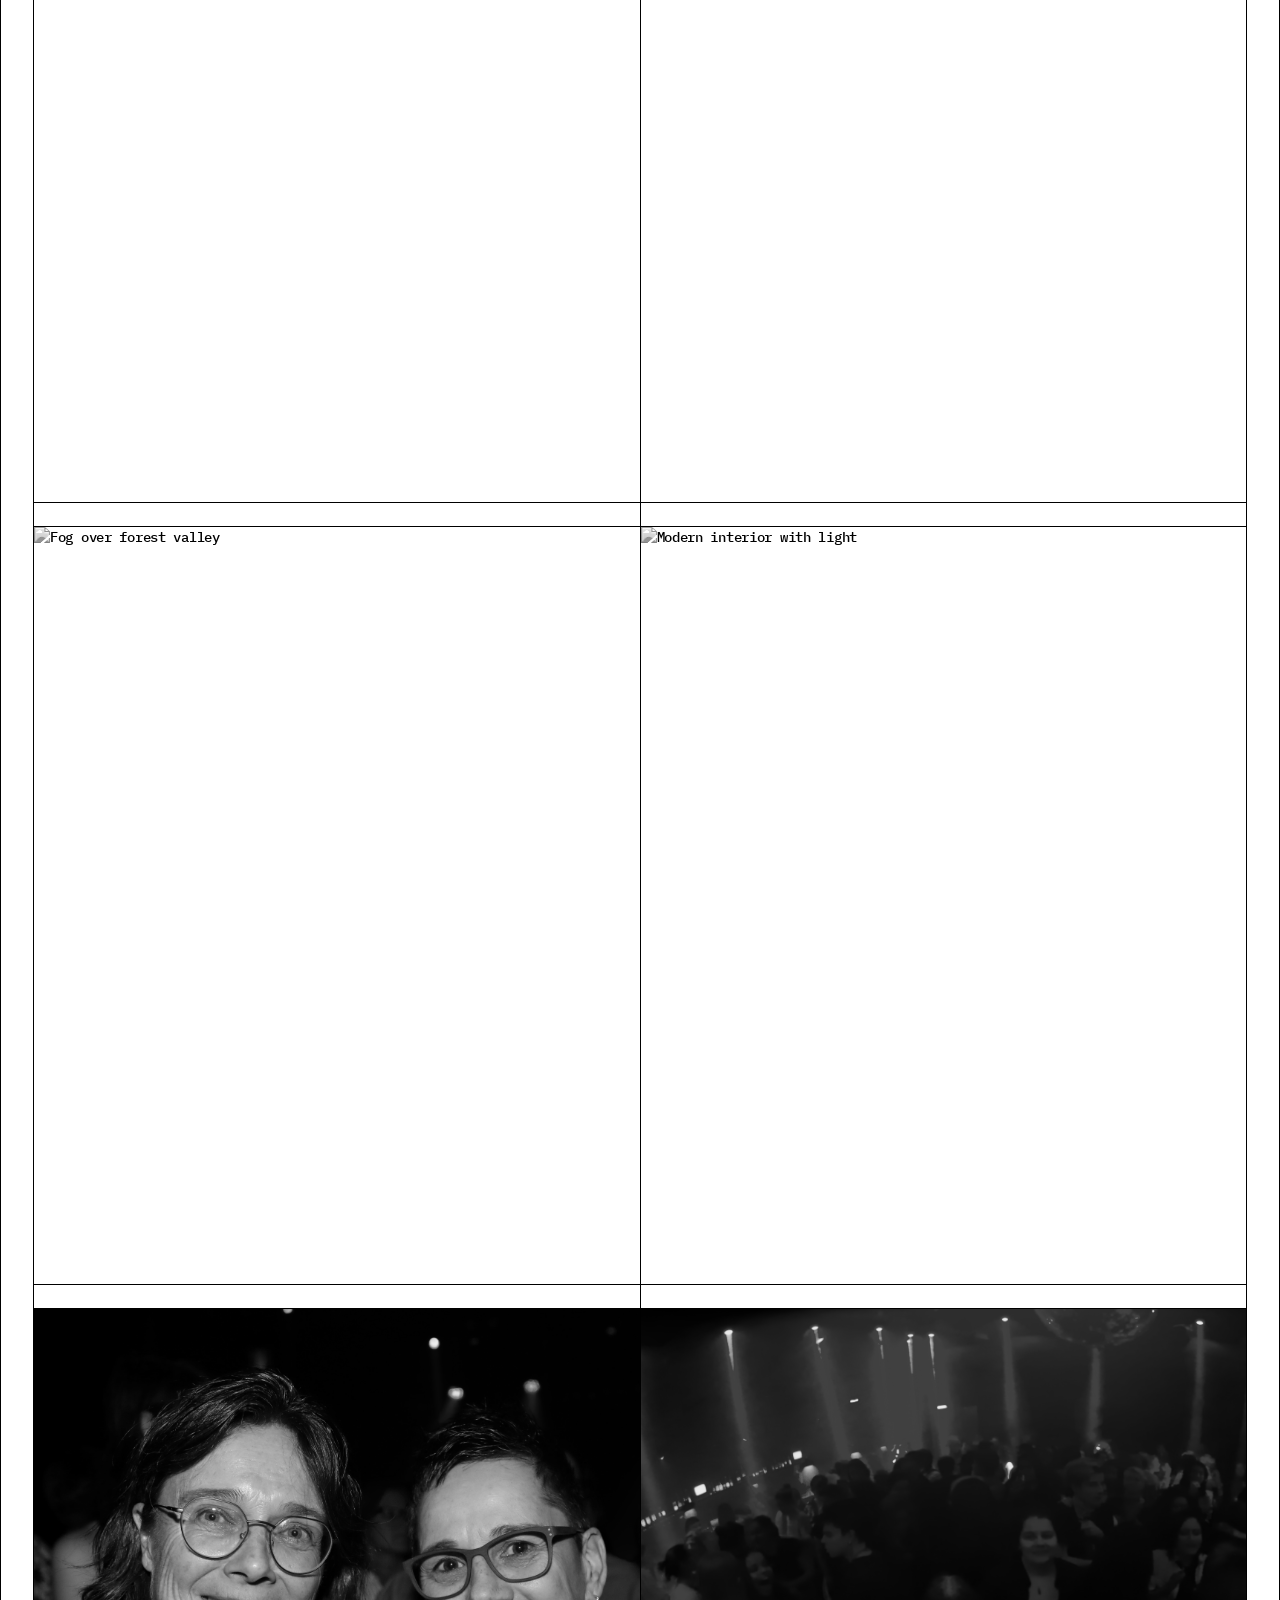
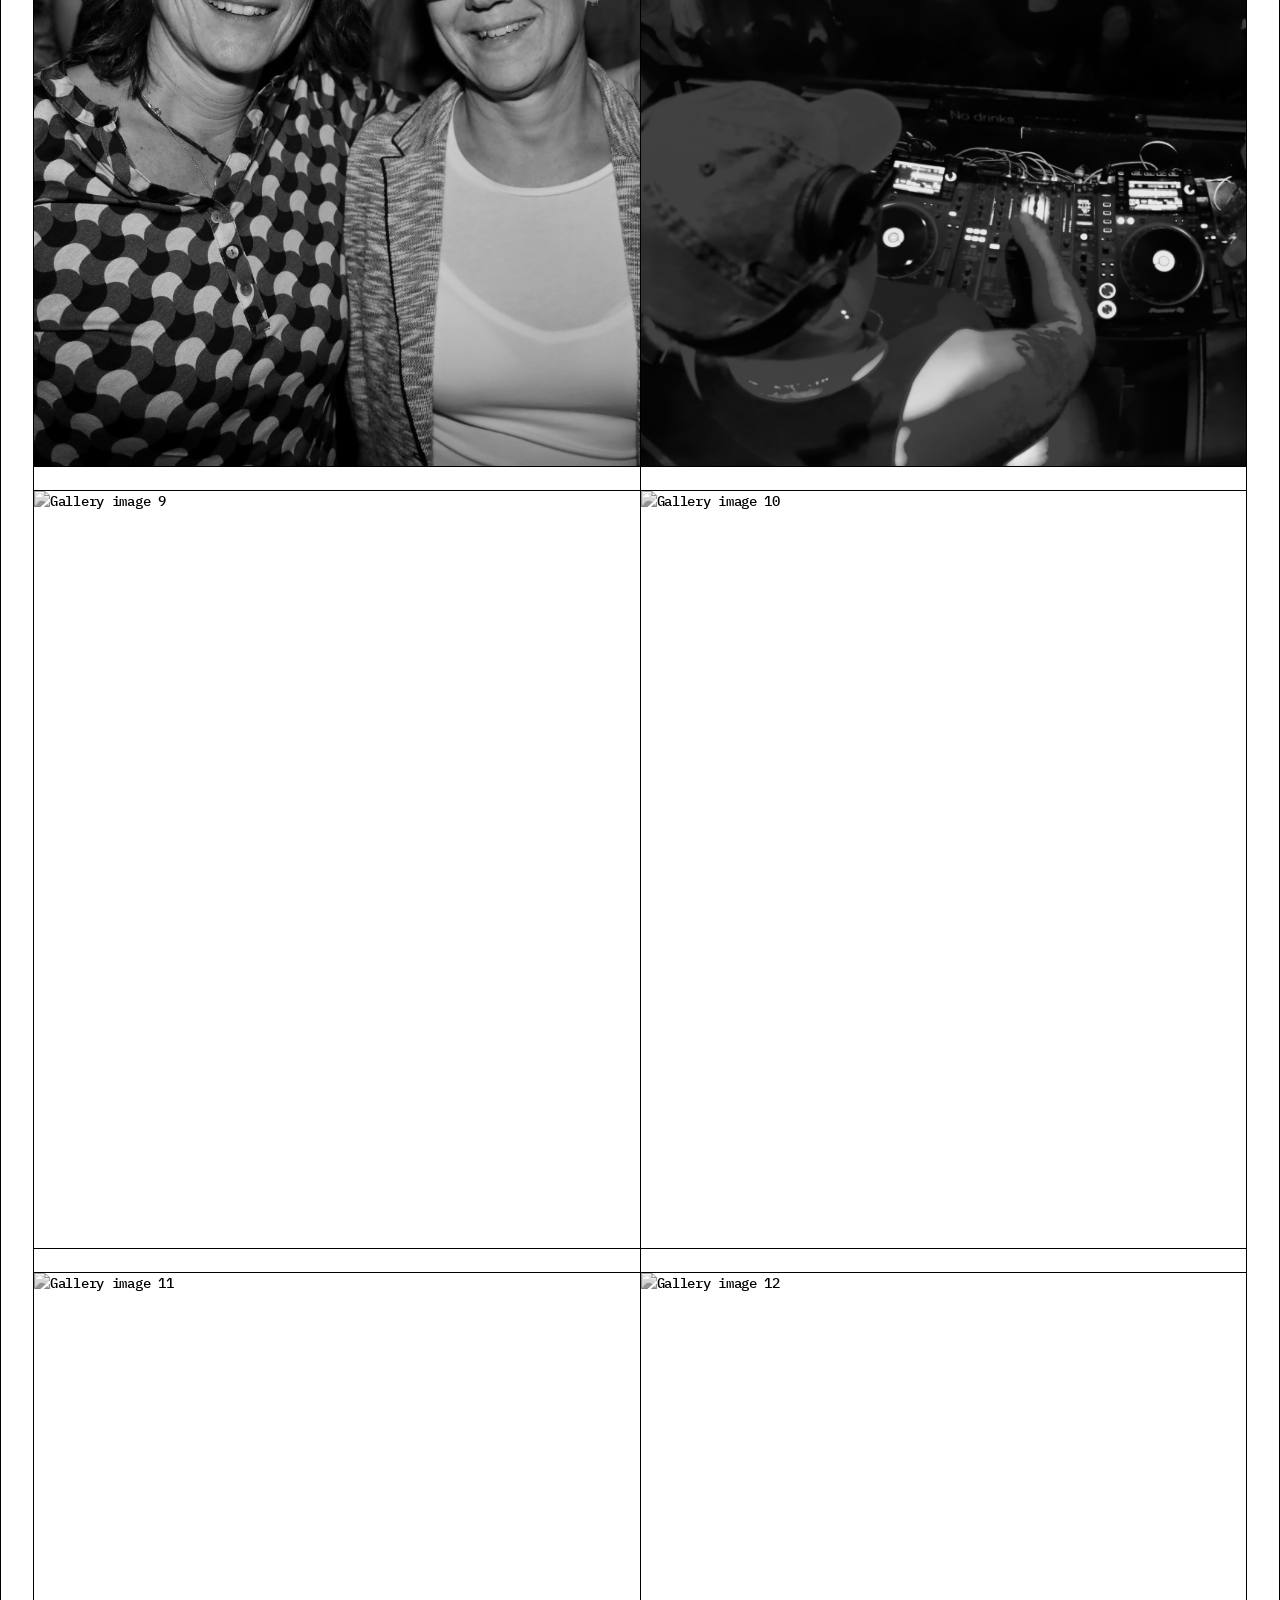
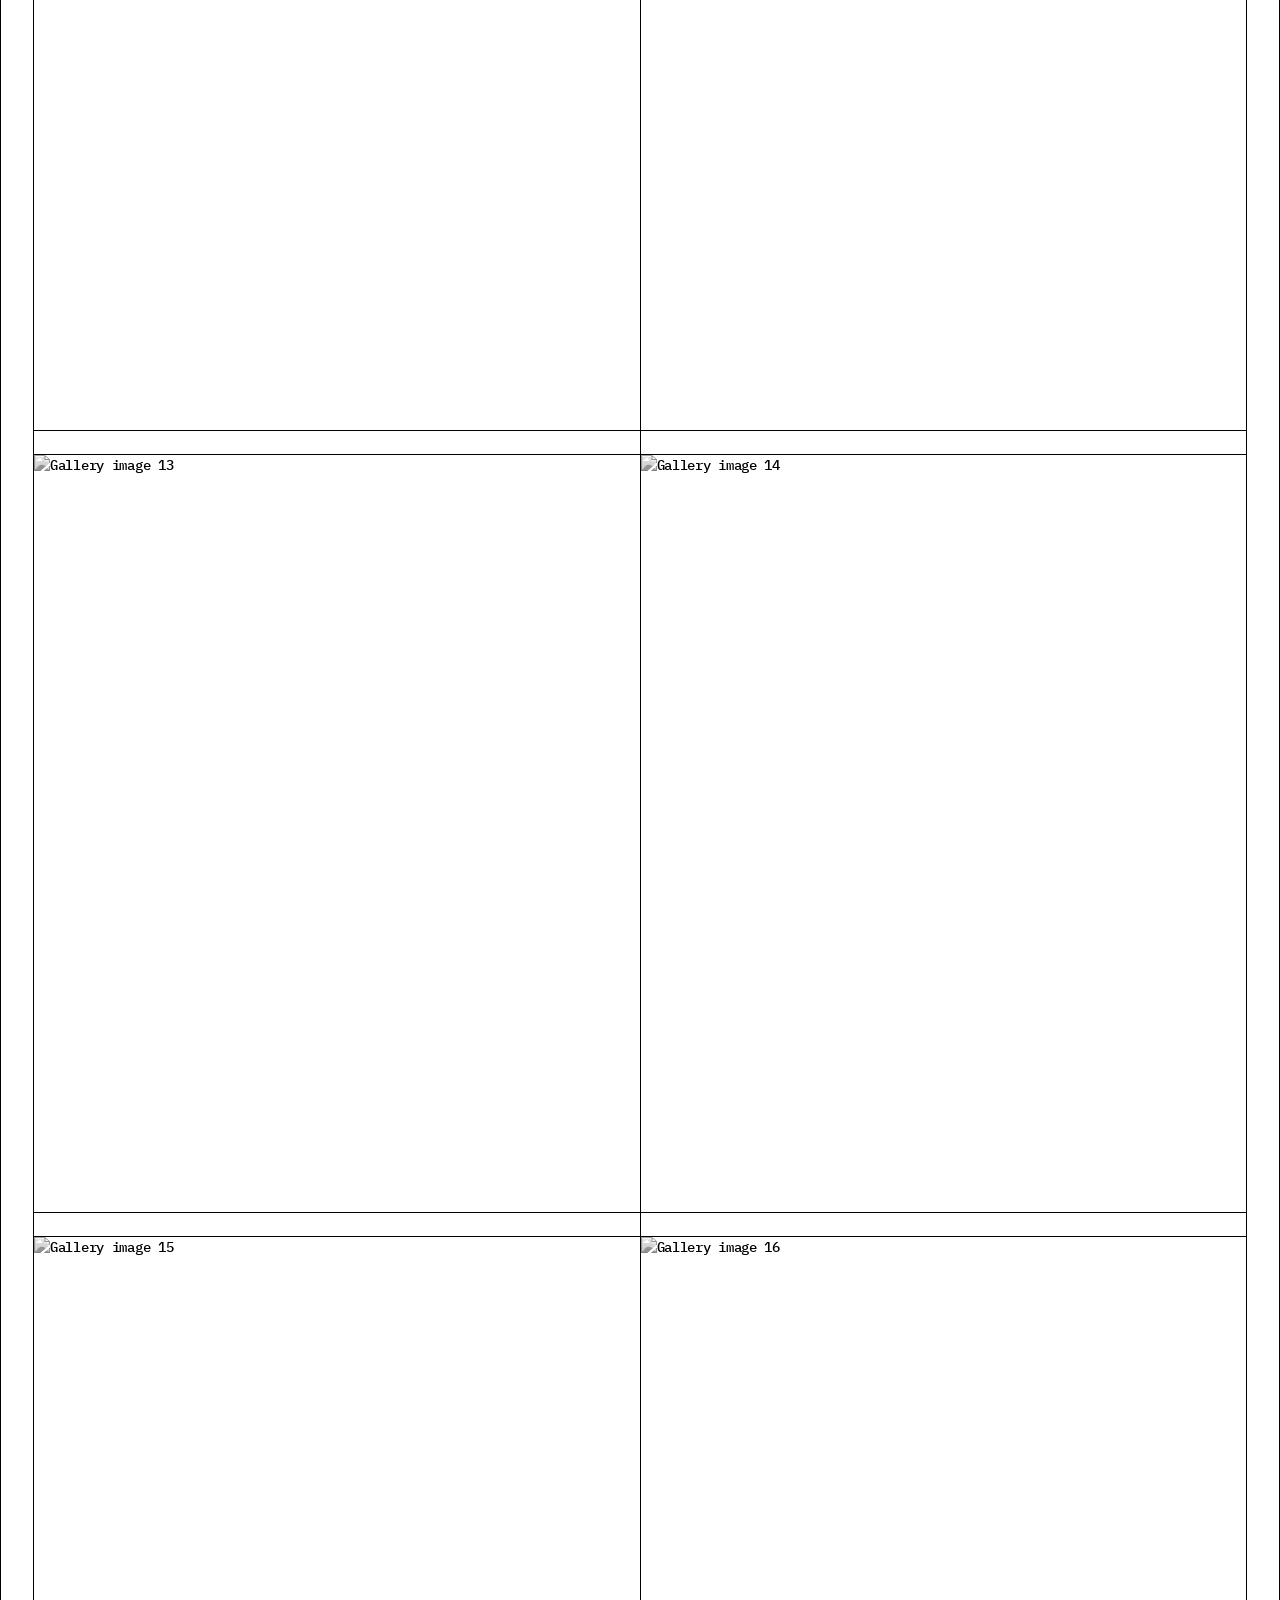
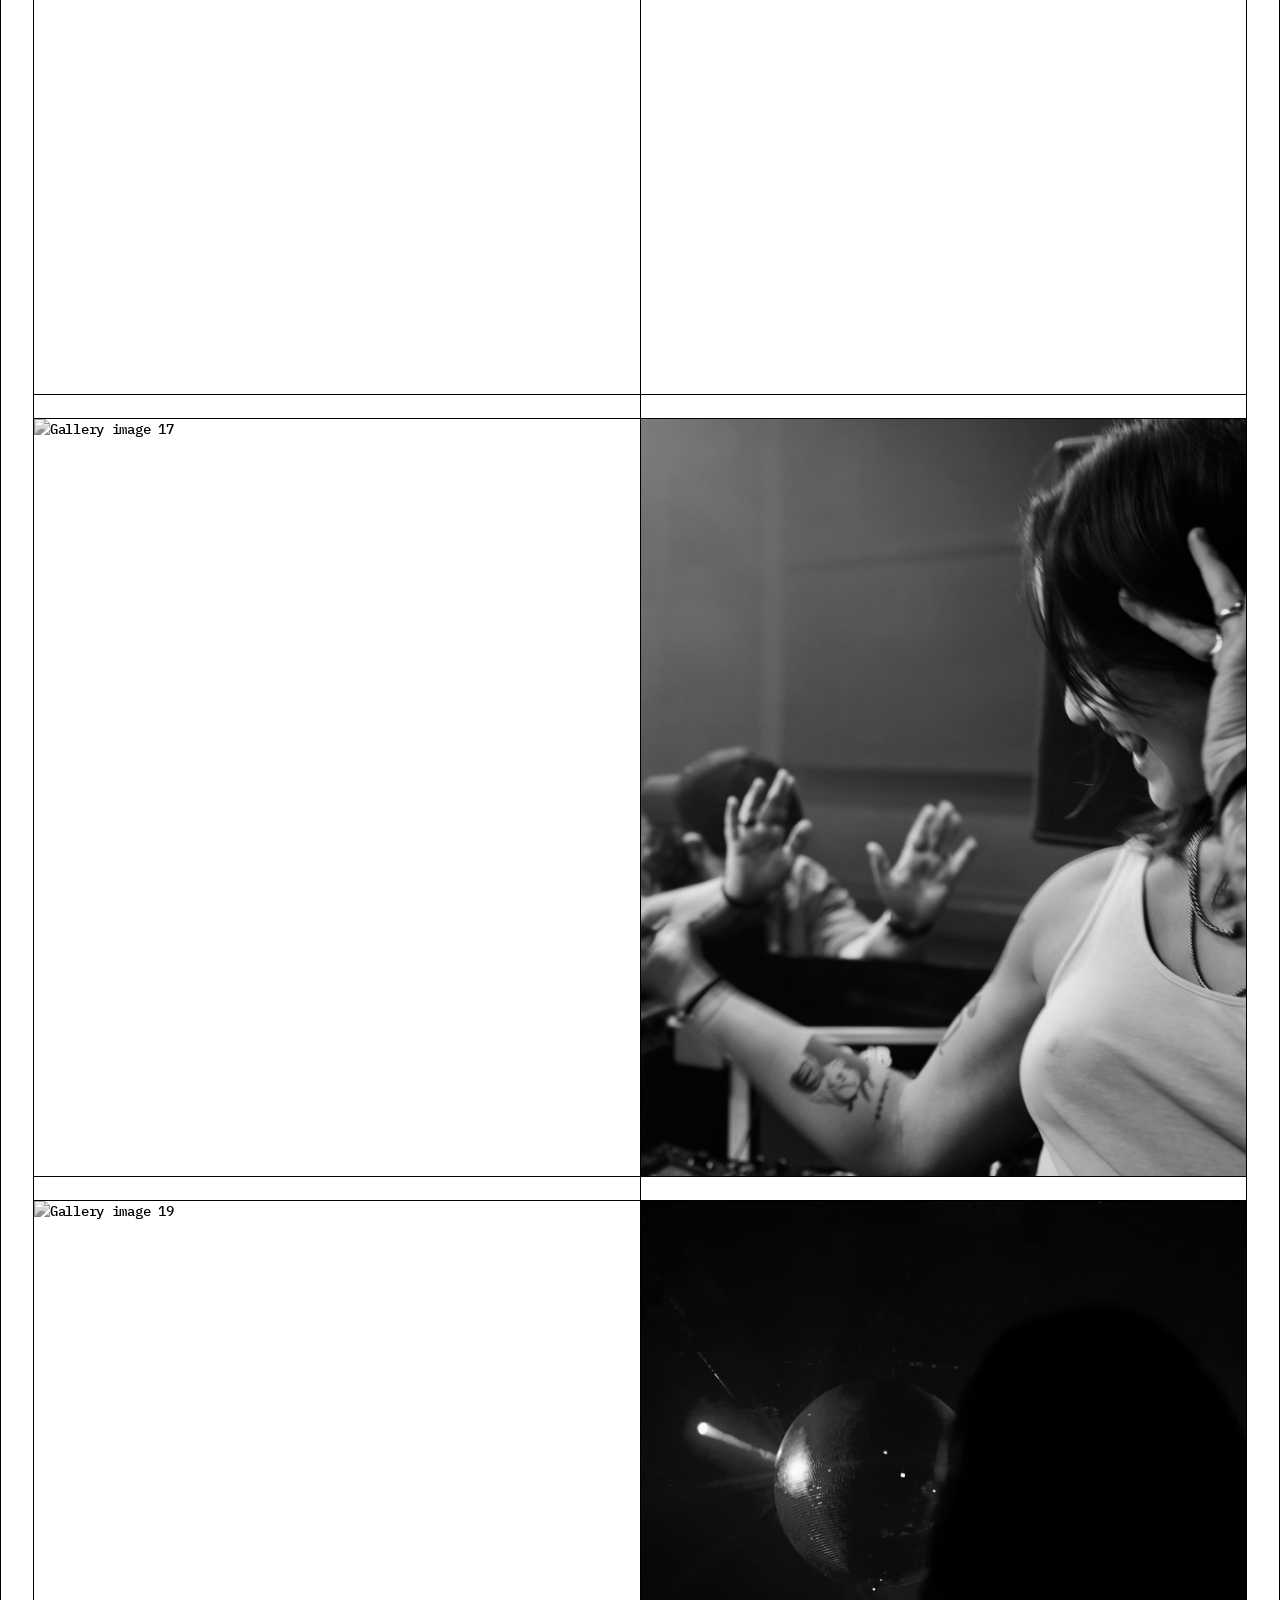
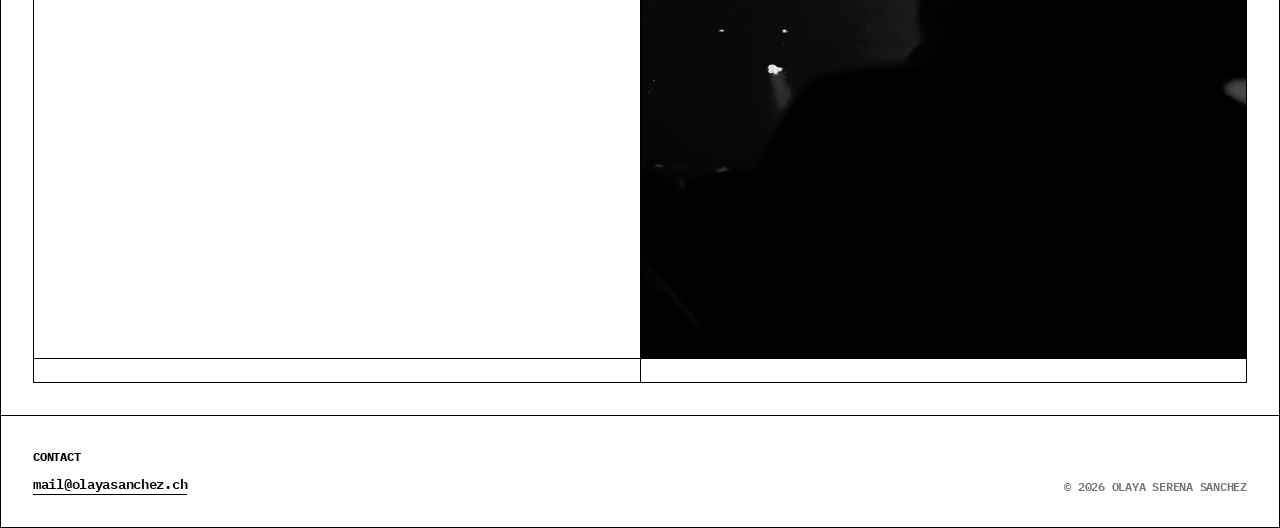
==== commit 8a68717d: "Update gallery with real images Co-Authored-By: Claude Sonnet 4.6 <noreply@anthropic.com>" ====
--- a/index.html
+++ b/index.html
@@ -79,7 +79,7 @@
           <article class="gallery-item" role="listitem">
             <figure class="gallery-figure">
               <img
-                src="public/images/IMG_8746.jpeg"
+                src="public/images/15.jpeg"
                 alt="Alpine ridge at dawn, editorial landscape"
                 width="900"
                 height="1200"
@@ -92,189 +92,189 @@
           <article class="gallery-item" role="listitem">
             <figure class="gallery-figure">
               <img
+                src="public/images/9.jpeg"
+                alt="Minimal concrete architecture"
+                width="900"
+                height="1125"
+                loading="lazy"
+              />
+              <figcaption class="gallery-caption"></figcaption>
+            </figure>
+          </article>
+
+          <article class="gallery-item" role="listitem">
+            <figure class="gallery-figure">
+              <img
+                src="public/images/1.JPG"
+                alt="Camera and film still life"
+                width="900"
+                height="580"
+                loading="lazy"
+              />
+              <figcaption class="gallery-caption"></figcaption>
+            </figure>
+          </article>
+
+          <article class="gallery-item" role="listitem">
+            <figure class="gallery-figure">
+              <img
+                src="public/images/5.jpeg"
+                alt="Fashion editorial portrait"
+                width="900"
+                height="1125"
+                loading="lazy"
+              />
+              <figcaption class="gallery-caption"></figcaption>
+            </figure>
+          </article>
+
+          <article class="gallery-item" role="listitem">
+            <figure class="gallery-figure">
+              <img
+                src="public/images/2.JPG"
+                alt="Fog over forest valley"
+                width="900"
+                height="506"
+                loading="lazy"
+              />
+              <figcaption class="gallery-caption"></figcaption>
+            </figure>
+          </article>
+
+          <article class="gallery-item" role="listitem">
+            <figure class="gallery-figure">
+              <img
+                src="public/images/6.jpeg"
+                alt="Modern interior with light"
+                width="900"
+                height="1125"
+                loading="lazy"
+              />
+              <figcaption class="gallery-caption"></figcaption>
+            </figure>
+          </article>
+
+          <article class="gallery-item" role="listitem">
+            <figure class="gallery-figure">
+              <img
+                src="public/images/4.jpeg"
+                alt="Gallery image 7"
+                width="900"
+                height="1125"
+                loading="lazy"
+              />
+              <figcaption class="gallery-caption"></figcaption>
+            </figure>
+          </article>
+
+          <article class="gallery-item" role="listitem">
+            <figure class="gallery-figure">
+              <img
+                src="public/images/8.jpeg"
+                alt="Gallery image 8"
+                width="900"
+                height="1125"
+                loading="lazy"
+              />
+              <figcaption class="gallery-caption"></figcaption>
+            </figure>
+          </article>
+
+          <article class="gallery-item" role="listitem">
+            <figure class="gallery-figure">
+              <img
+                src="public/images/10.JPG"
+                alt="Gallery image 9"
+                width="900"
+                height="1125"
+                loading="lazy"
+              />
+              <figcaption class="gallery-caption"></figcaption>
+            </figure>
+          </article>
+
+          <article class="gallery-item" role="listitem">
+            <figure class="gallery-figure">
+              <img
+                src="public/images/3.JPG"
+                alt="Gallery image 10"
+                width="900"
+                height="1125"
+                loading="lazy"
+              />
+              <figcaption class="gallery-caption"></figcaption>
+            </figure>
+          </article>
+
+          <article class="gallery-item" role="listitem">
+            <figure class="gallery-figure">
+              <img
+                src="public/images/17.jpg"
+                alt="Gallery image 11"
+                width="900"
+                height="1125"
+                loading="lazy"
+              />
+              <figcaption class="gallery-caption"></figcaption>
+            </figure>
+          </article>
+
+          <article class="gallery-item" role="listitem">
+            <figure class="gallery-figure">
+              <img
+                src="public/images/12.jpeg"
+                alt="Gallery image 12"
+                width="900"
+                height="1125"
+                loading="lazy"
+              />
+              <figcaption class="gallery-caption"></figcaption>
+            </figure>
+          </article>
+
+          <article class="gallery-item" role="listitem">
+            <figure class="gallery-figure">
+              <img
+                src="public/images/13.jpeg"
+                alt="Gallery image 13"
+                width="900"
+                height="1125"
+                loading="lazy"
+              />
+              <figcaption class="gallery-caption"></figcaption>
+            </figure>
+          </article>
+
+          <article class="gallery-item" role="listitem">
+            <figure class="gallery-figure">
+              <img
+                src="public/images/11.JPG"
+                alt="Gallery image 14"
+                width="900"
+                height="1125"
+                loading="lazy"
+              />
+              <figcaption class="gallery-caption"></figcaption>
+            </figure>
+          </article>
+
+          <article class="gallery-item" role="listitem">
+            <figure class="gallery-figure">
+              <img
+                src="public/images/16.jpeg"
+                alt="Gallery image 15"
+                width="900"
+                height="1125"
+                loading="lazy"
+              />
+              <figcaption class="gallery-caption"></figcaption>
+            </figure>
+          </article>
+
+          <article class="gallery-item" role="listitem">
+            <figure class="gallery-figure">
+              <img
                 src="public/images/IMG_8749.jpeg"
-                alt="Minimal concrete architecture"
-                width="900"
-                height="1125"
-                loading="lazy"
-              />
-              <figcaption class="gallery-caption"></figcaption>
-            </figure>
-          </article>
-
-          <article class="gallery-item" role="listitem">
-            <figure class="gallery-figure">
-              <img
-                src="public/images/R1-08840-016A.JPG"
-                alt="Camera and film still life"
-                width="900"
-                height="580"
-                loading="lazy"
-              />
-              <figcaption class="gallery-caption"></figcaption>
-            </figure>
-          </article>
-
-          <article class="gallery-item" role="listitem">
-            <figure class="gallery-figure">
-              <img
-                src="public/images/R1-08840-018A.JPG"
-                alt="Fashion editorial portrait"
-                width="900"
-                height="1125"
-                loading="lazy"
-              />
-              <figcaption class="gallery-caption"></figcaption>
-            </figure>
-          </article>
-
-          <article class="gallery-item" role="listitem">
-            <figure class="gallery-figure">
-              <img
-                src="public/images/R1-08840-026A.JPG"
-                alt="Fog over forest valley"
-                width="900"
-                height="506"
-                loading="lazy"
-              />
-              <figcaption class="gallery-caption"></figcaption>
-            </figure>
-          </article>
-
-          <article class="gallery-item" role="listitem">
-            <figure class="gallery-figure">
-              <img
-                src="public/images/placeholder.jpg"
-                alt="Modern interior with light"
-                width="900"
-                height="1125"
-                loading="lazy"
-              />
-              <figcaption class="gallery-caption"></figcaption>
-            </figure>
-          </article>
-
-          <article class="gallery-item" role="listitem">
-            <figure class="gallery-figure">
-              <img
-                src="public/images/placeholder.jpg"
-                alt="Gallery image 7"
-                width="900"
-                height="1125"
-                loading="lazy"
-              />
-              <figcaption class="gallery-caption"></figcaption>
-            </figure>
-          </article>
-
-          <article class="gallery-item" role="listitem">
-            <figure class="gallery-figure">
-              <img
-                src="public/images/placeholder.jpg"
-                alt="Gallery image 8"
-                width="900"
-                height="1125"
-                loading="lazy"
-              />
-              <figcaption class="gallery-caption"></figcaption>
-            </figure>
-          </article>
-
-          <article class="gallery-item" role="listitem">
-            <figure class="gallery-figure">
-              <img
-                src="public/images/placeholder.jpg"
-                alt="Gallery image 9"
-                width="900"
-                height="1125"
-                loading="lazy"
-              />
-              <figcaption class="gallery-caption"></figcaption>
-            </figure>
-          </article>
-
-          <article class="gallery-item" role="listitem">
-            <figure class="gallery-figure">
-              <img
-                src="public/images/placeholder.jpg"
-                alt="Gallery image 10"
-                width="900"
-                height="1125"
-                loading="lazy"
-              />
-              <figcaption class="gallery-caption"></figcaption>
-            </figure>
-          </article>
-
-          <article class="gallery-item" role="listitem">
-            <figure class="gallery-figure">
-              <img
-                src="public/images/placeholder.jpg"
-                alt="Gallery image 11"
-                width="900"
-                height="1125"
-                loading="lazy"
-              />
-              <figcaption class="gallery-caption"></figcaption>
-            </figure>
-          </article>
-
-          <article class="gallery-item" role="listitem">
-            <figure class="gallery-figure">
-              <img
-                src="public/images/placeholder.jpg"
-                alt="Gallery image 12"
-                width="900"
-                height="1125"
-                loading="lazy"
-              />
-              <figcaption class="gallery-caption"></figcaption>
-            </figure>
-          </article>
-
-          <article class="gallery-item" role="listitem">
-            <figure class="gallery-figure">
-              <img
-                src="public/images/placeholder.jpg"
-                alt="Gallery image 13"
-                width="900"
-                height="1125"
-                loading="lazy"
-              />
-              <figcaption class="gallery-caption"></figcaption>
-            </figure>
-          </article>
-
-          <article class="gallery-item" role="listitem">
-            <figure class="gallery-figure">
-              <img
-                src="public/images/placeholder.jpg"
-                alt="Gallery image 14"
-                width="900"
-                height="1125"
-                loading="lazy"
-              />
-              <figcaption class="gallery-caption"></figcaption>
-            </figure>
-          </article>
-
-          <article class="gallery-item" role="listitem">
-            <figure class="gallery-figure">
-              <img
-                src="public/images/placeholder.jpg"
-                alt="Gallery image 15"
-                width="900"
-                height="1125"
-                loading="lazy"
-              />
-              <figcaption class="gallery-caption"></figcaption>
-            </figure>
-          </article>
-
-          <article class="gallery-item" role="listitem">
-            <figure class="gallery-figure">
-              <img
-                src="public/images/placeholder.jpg"
                 alt="Gallery image 16"
                 width="900"
                 height="1125"
@@ -287,7 +287,7 @@
           <article class="gallery-item" role="listitem">
             <figure class="gallery-figure">
               <img
-                src="public/images/placeholder.jpg"
+                src="public/images/18.jpeg"
                 alt="Gallery image 17"
                 width="900"
                 height="1125"
@@ -300,7 +300,7 @@
           <article class="gallery-item" role="listitem">
             <figure class="gallery-figure">
               <img
-                src="public/images/placeholder.jpg"
+                src="public/images/19.jpeg"
                 alt="Gallery image 18"
                 width="900"
                 height="1125"
@@ -313,7 +313,7 @@
           <article class="gallery-item" role="listitem">
             <figure class="gallery-figure">
               <img
-                src="public/images/placeholder.jpg"
+                src="public/images/20.jpeg"
                 alt="Gallery image 19"
                 width="900"
                 height="1125"
@@ -326,7 +326,7 @@
           <article class="gallery-item" role="listitem">
             <figure class="gallery-figure">
               <img
-                src="public/images/placeholder.jpg"
+                src="public/images/7.jpeg"
                 alt="Gallery image 20"
                 width="900"
                 height="1125"
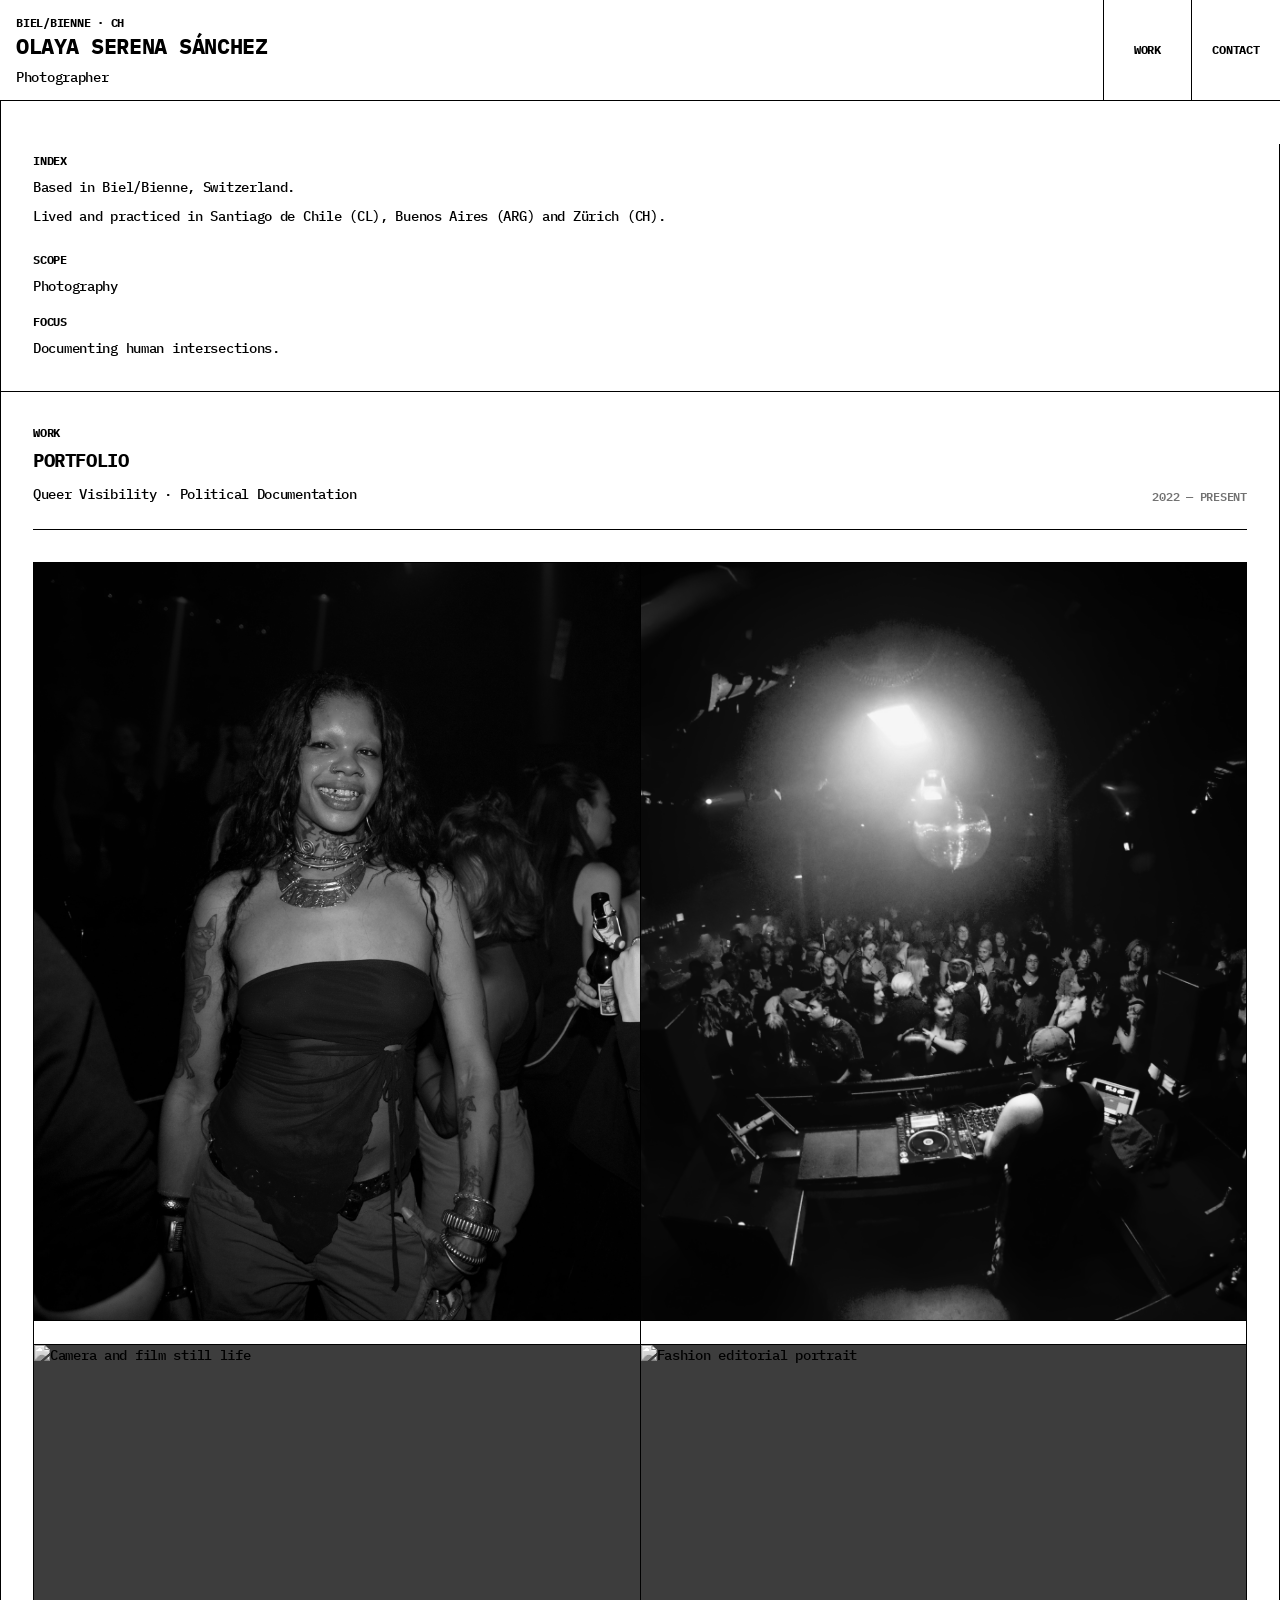
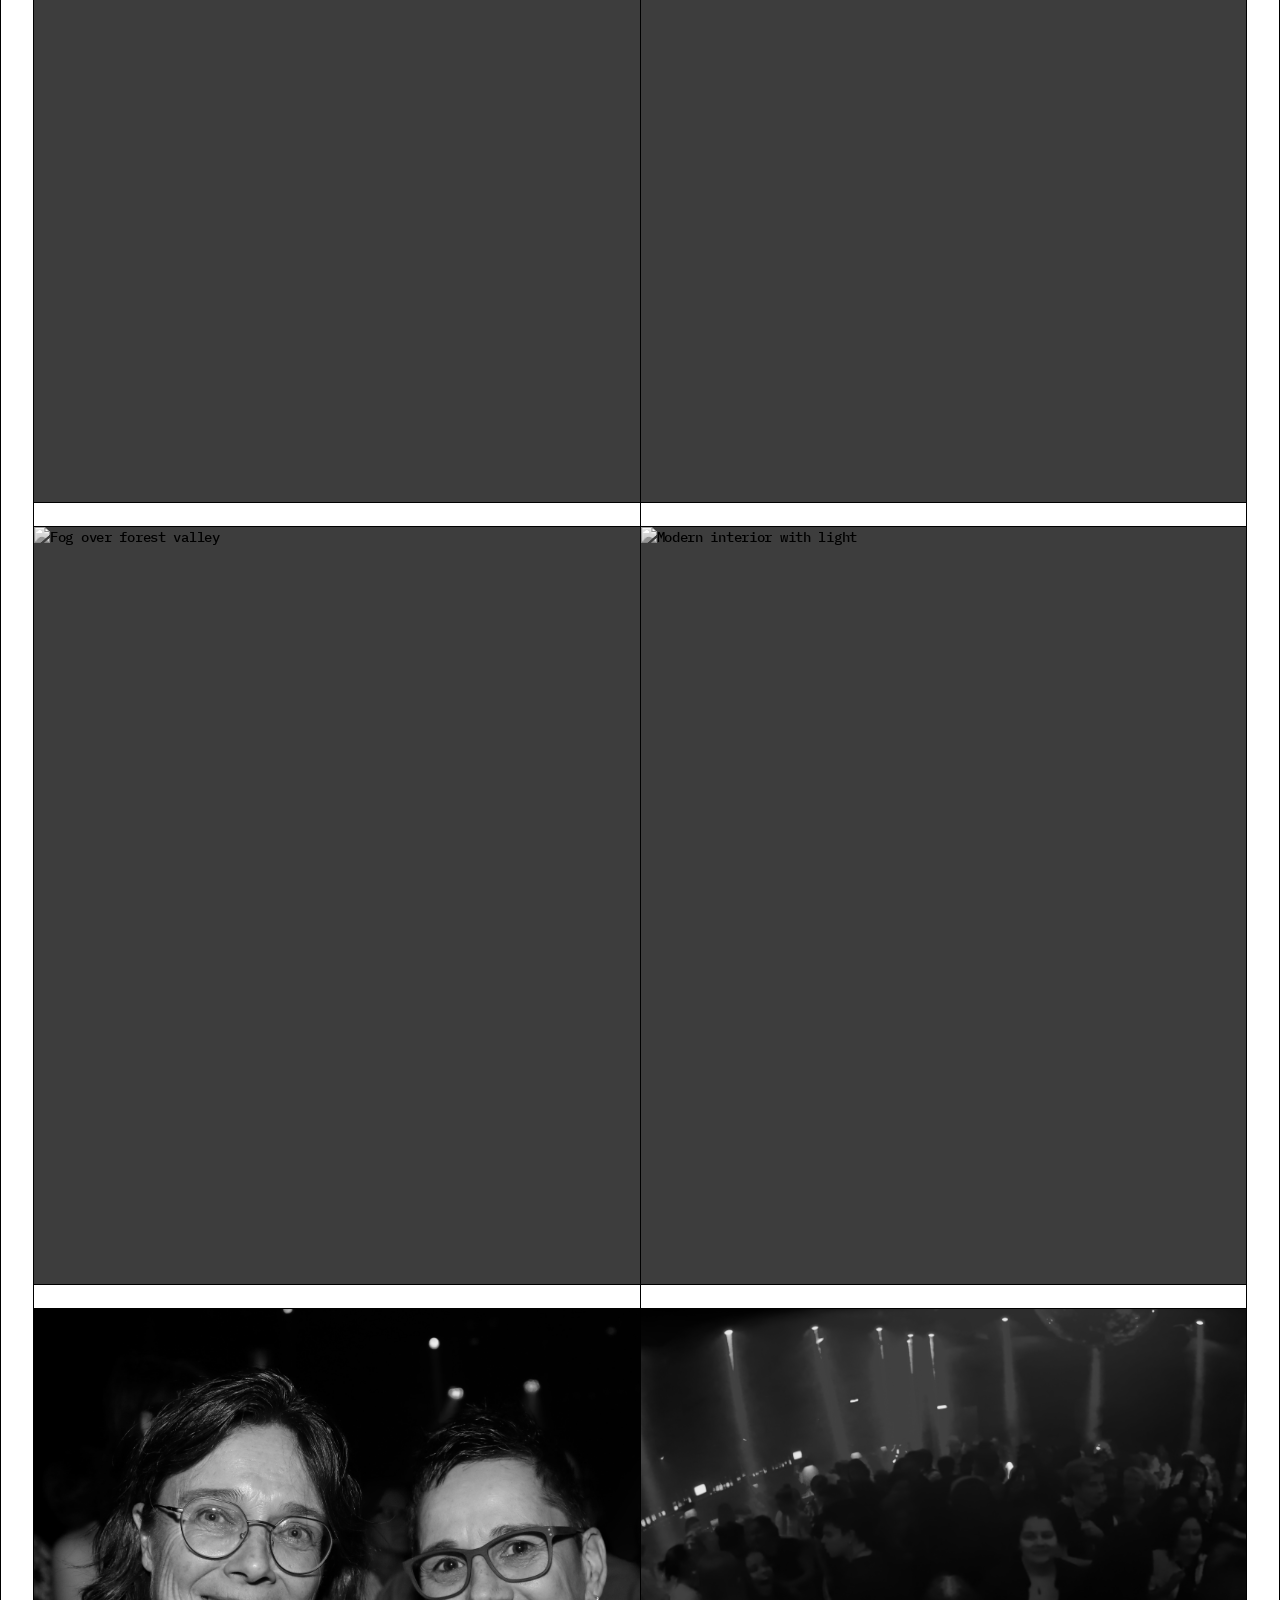
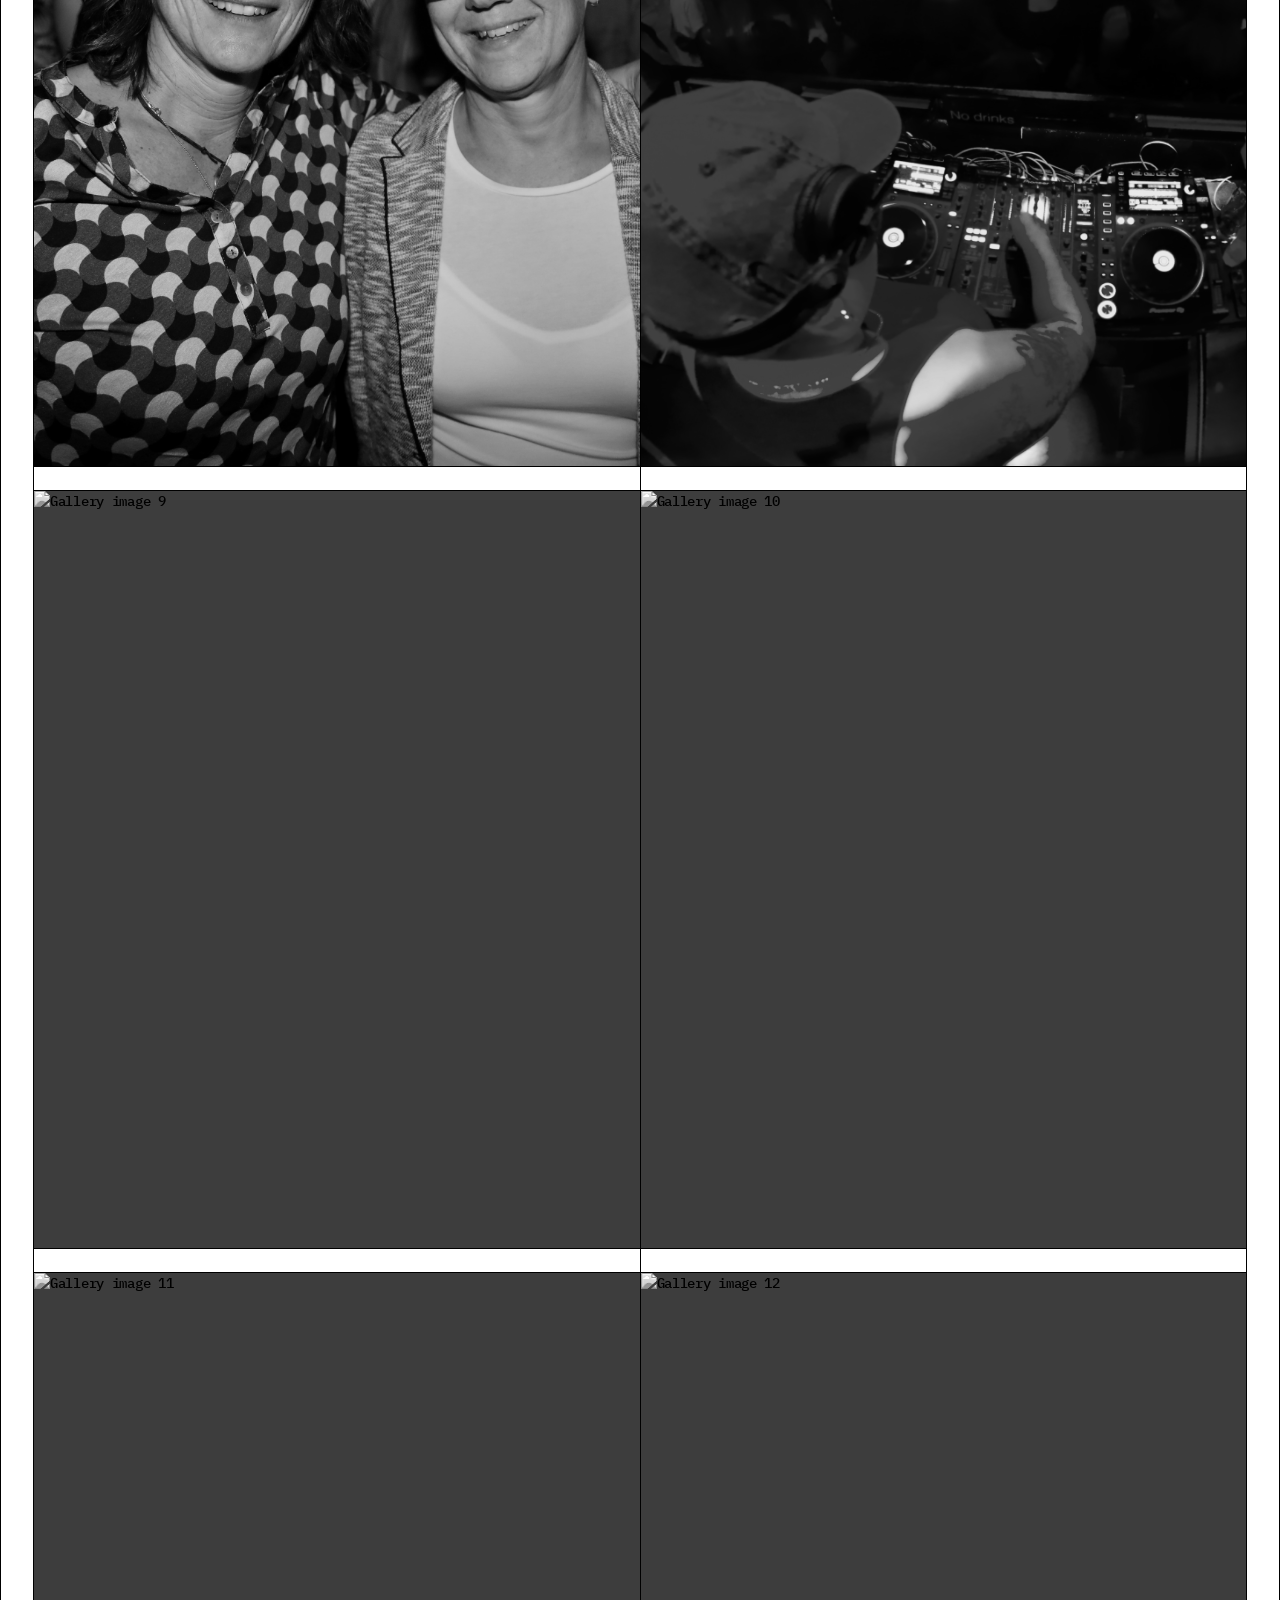
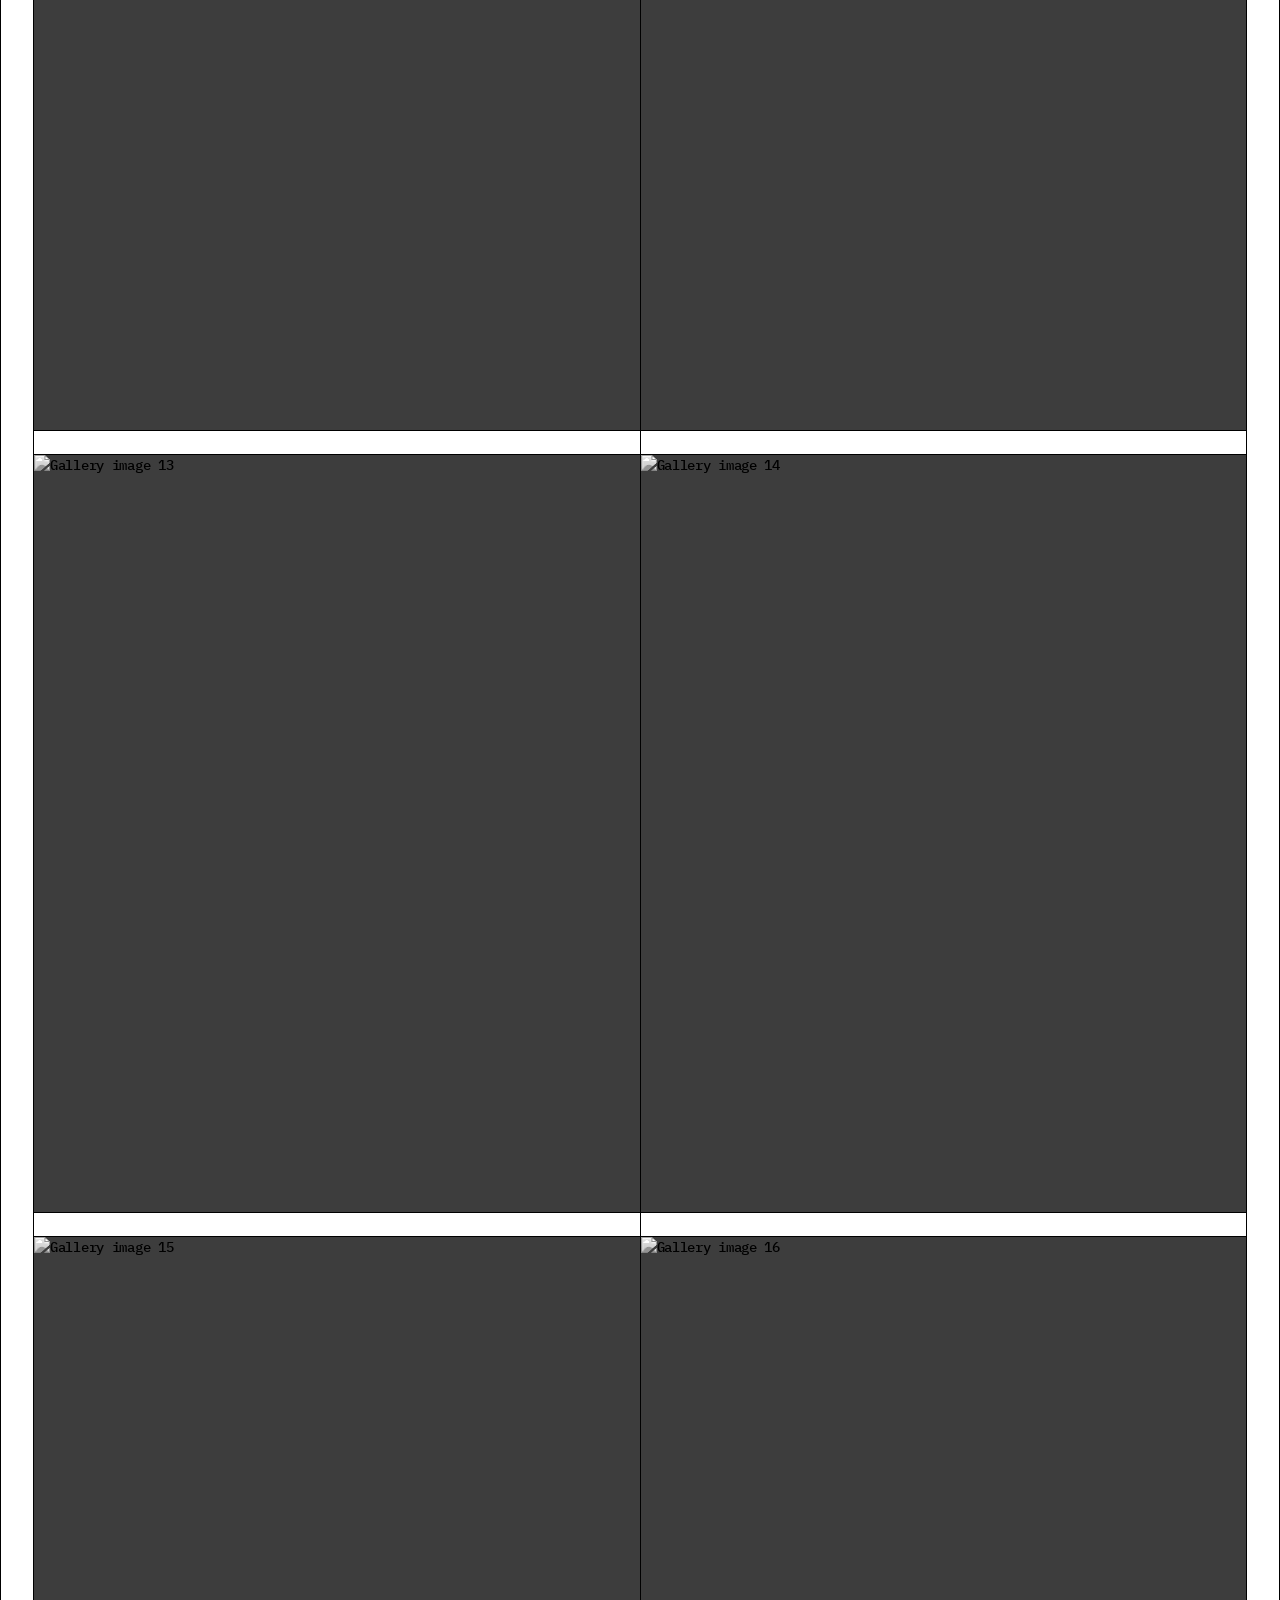
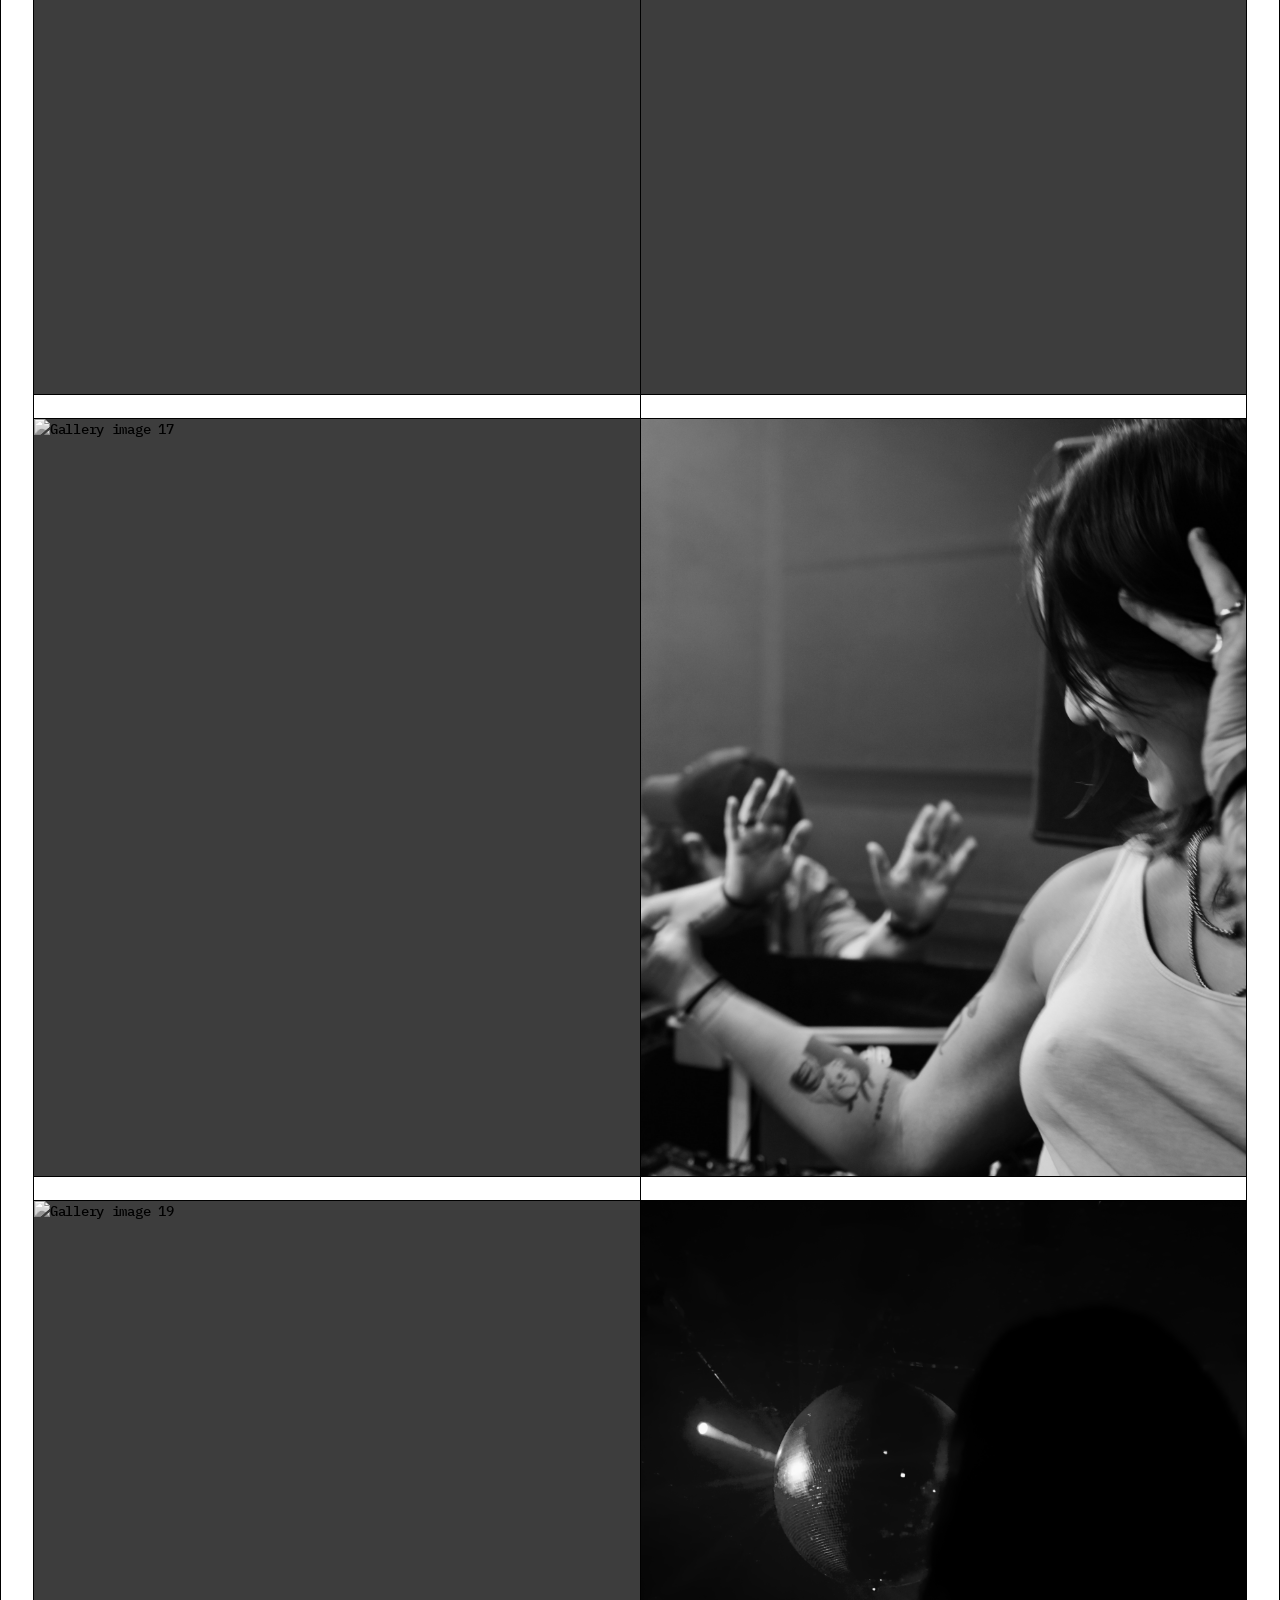
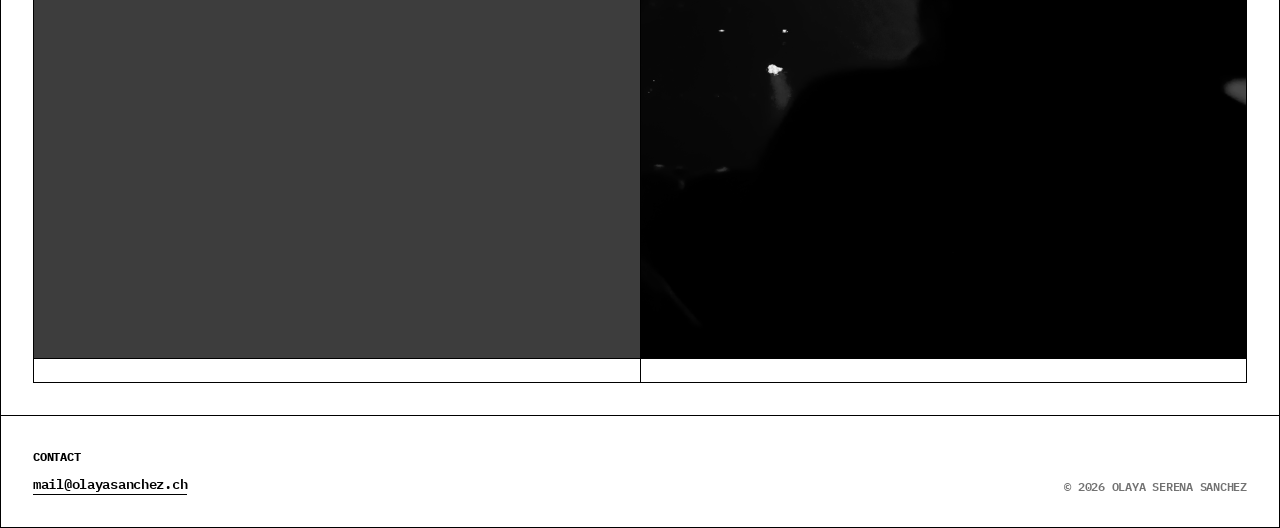
==== commit 5de8a876: "Add favicon.ico for Google Search compatibility" ====
--- a/index.html
+++ b/index.html
@@ -16,11 +16,15 @@
     <meta http-equiv="X-Content-Type-Options" content="nosniff">
     <meta http-equiv="X-Frame-Options" content="DENY">
     <meta http-equiv="Referrer-Policy" content="strict-origin-when-cross-origin">
-    <link rel="icon" type="image/png" href="favicon.png">
+    <link rel="icon" type="image/x-icon" href="/favicon.ico">
+    <link rel="icon" type="image/png" href="/favicon.png">
+    <link rel="shortcut icon" href="/favicon.ico">
+    <link rel="apple-touch-icon" href="/favicon.png">
     <link rel="preconnect" href="https://fonts.googleapis.com" />
     <link rel="preconnect" href="https://fonts.gstatic.com" crossorigin />
     <link href="https://fonts.googleapis.com/css2?family=IBM+Plex+Mono:wght@400;500;600;700&display=swap" rel="stylesheet" />
     <link rel="stylesheet" href="styles.css" />
+    <script defer src="/_vercel/insights/script.js"></script>
   </head>
   <body class="os-body">
     <a class="skip-link" href="#main">Skip to main content</a>
--- a/styles.css
+++ b/styles.css
@@ -3,6 +3,7 @@
 :root {
   --ink: #000000;
   --paper: #ffffff;
+  --placeholder: #3d3d3d;
   --fred: #0061aa;
   --hire-green: #00a854;
   --border: 1px solid var(--ink);
@@ -400,7 +401,7 @@
   display: flex;
   flex-direction: column;
   height: 100%;
-  background: var(--paper);
+  background: var(--placeholder);
 }
 
 .gallery-figure img {
@@ -416,7 +417,8 @@
 }
 
 .gallery-item:hover .gallery-figure img,
-.gallery-item:focus-within .gallery-figure img {
+.gallery-item:focus-within .gallery-figure img,
+.gallery-item.is-mobile-active .gallery-figure img {
   filter: grayscale(0%);
 }
 
